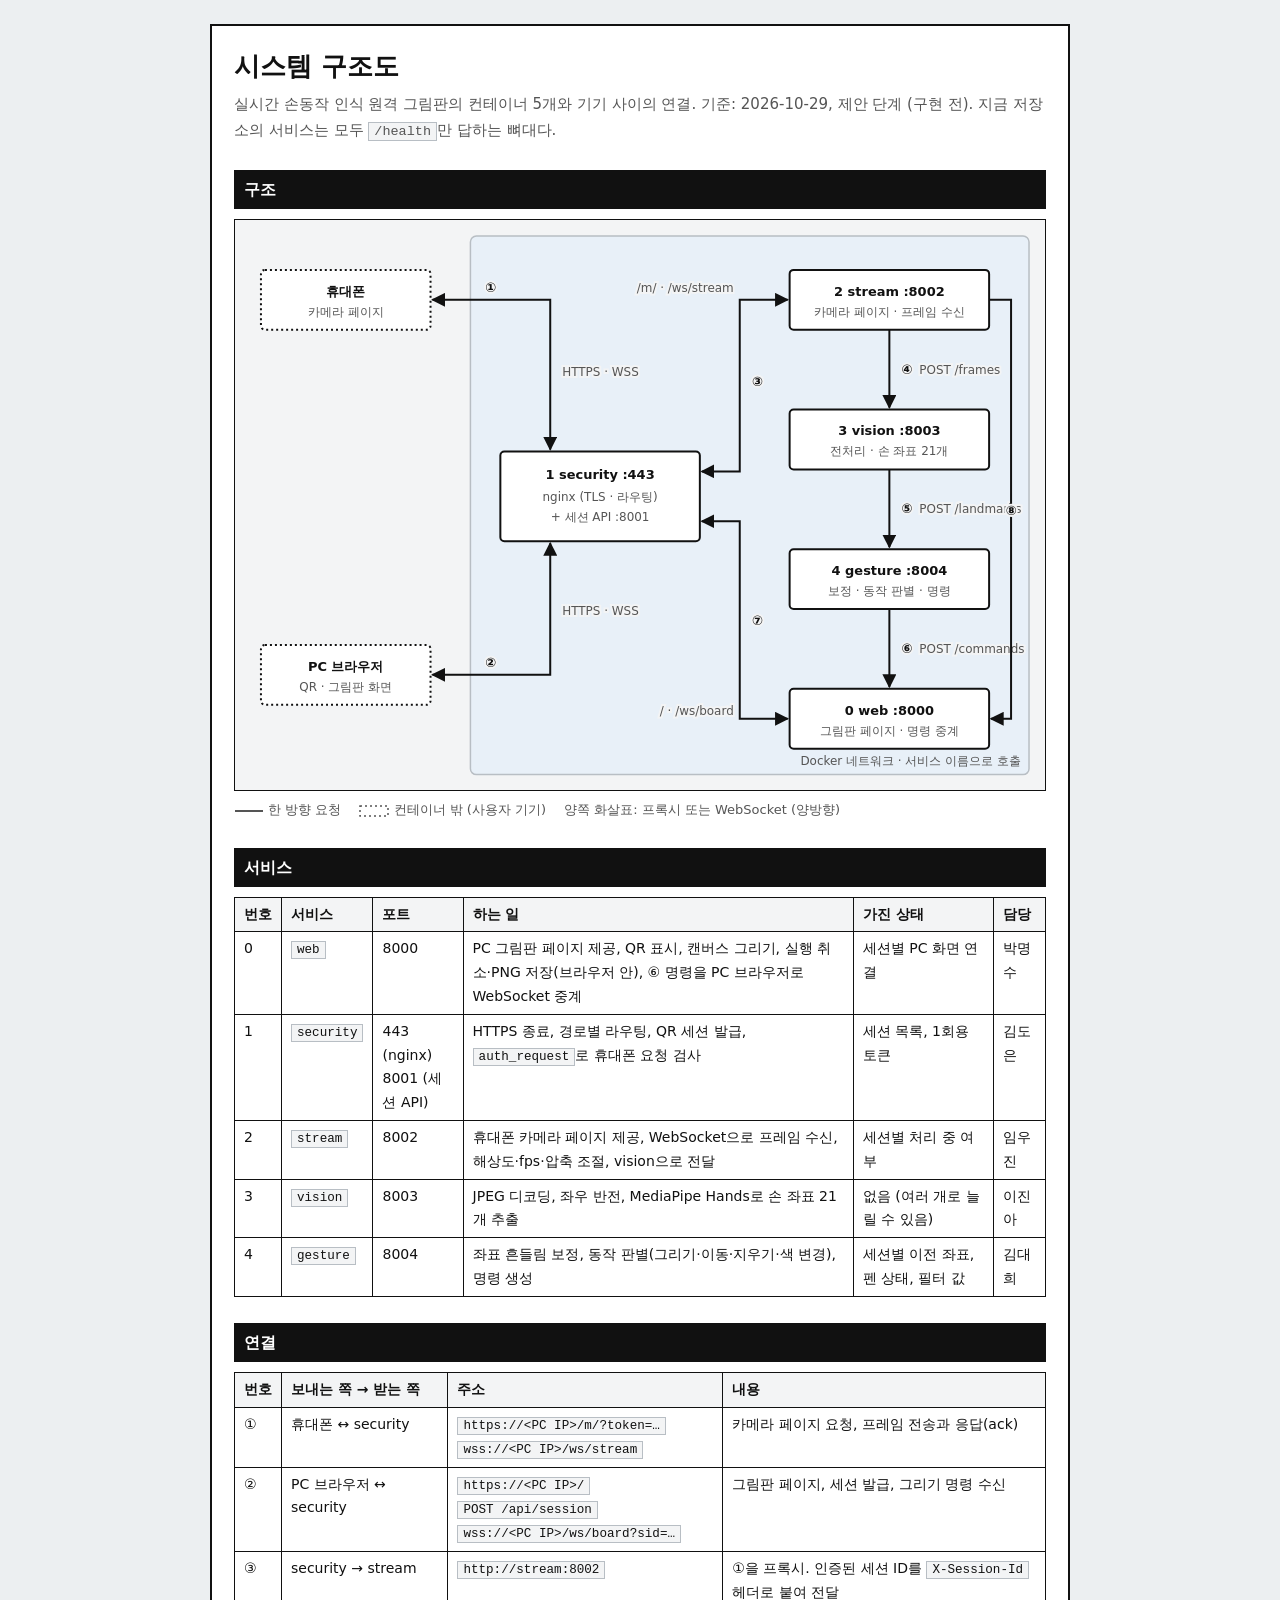
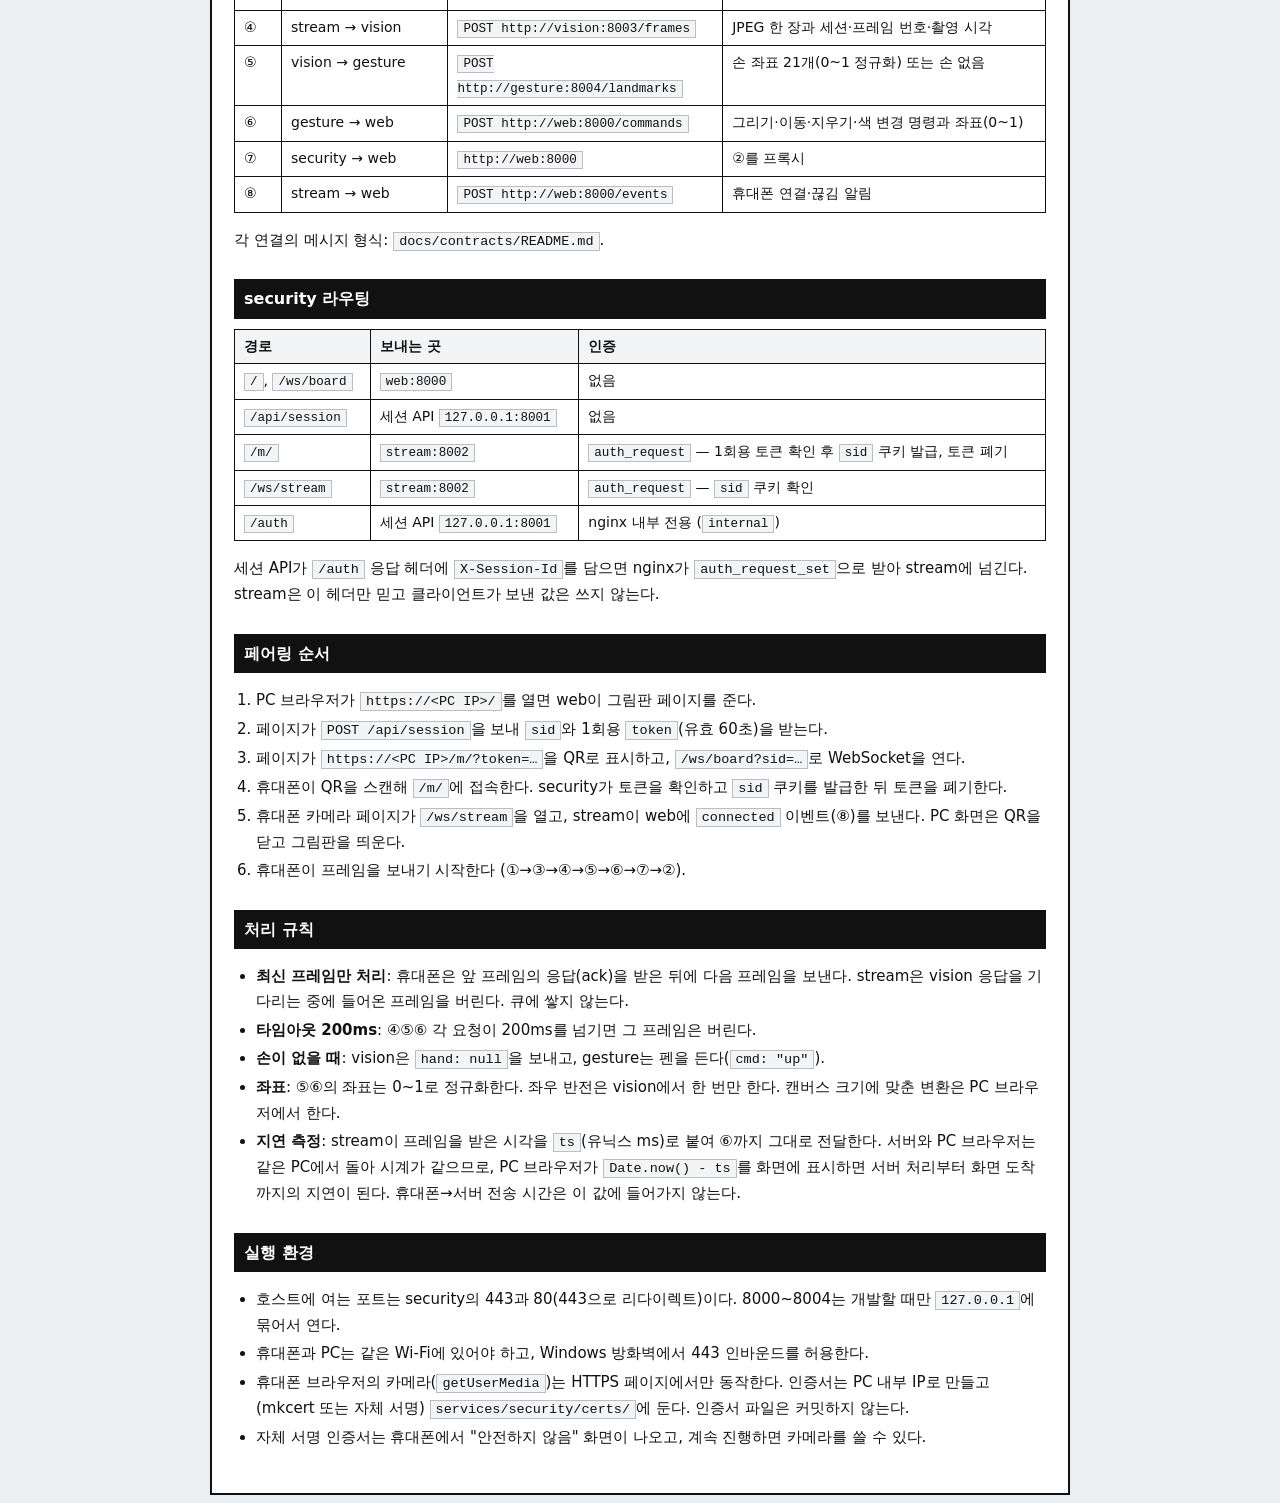
==== docs/architecture.html @ 8a509f97 "chore(common): 프로젝트 뼈대와 구조 문서 추가 - 서비스 5개(web·security·stream·vision·gesture) 뼈대 서버와 docker-compose " ====
<!doctype html>
<html lang="ko">
<head>
<meta charset="utf-8">
<meta name="viewport" content="width=device-width, initial-scale=1">
<title>시스템 구조도</title>
<style>
:root{--bg:#eceff1;--paper:#fff;--ink:#111;--muted:#555;--rule:#111;--thin:#b8bec4;--code:#f3f4f5;--net:#e8f0f8;--todo:#b26a00}
*{box-sizing:border-box}
body{margin:0;background:var(--bg);color:var(--ink);font:15px/1.7 system-ui,"Malgun Gothic",sans-serif}
.doc{max-width:860px;margin:24px auto;background:var(--paper);border:2px solid var(--rule);padding:0 22px 28px}
@media (max-width:640px){.doc{margin:0;border-width:0 0 2px}}
code{font-family:ui-monospace,Consolas,monospace;font-size:.9em;background:var(--code);padding:1px 5px;border:1px solid var(--thin)}
h1{margin:0;padding:18px 0 4px;font-size:26px}
.sub{color:var(--muted);margin:0 0 8px}
h2{margin:26px 0 10px;padding:6px 10px;background:var(--ink);color:var(--paper);font-size:16px}
.tw{overflow-x:auto;margin:8px 0}
table{border-collapse:collapse;width:100%;font-size:14px}
th,td{border:1px solid var(--rule);padding:5px 9px;text-align:left;vertical-align:top}
th{background:var(--code);font-weight:600;white-space:nowrap}
.todo{color:var(--todo);font-weight:700}
ol,ul{padding-left:22px}
li{margin:3px 0}
.graph{overflow-x:auto;border:1px solid var(--rule);background:var(--code);padding:6px}
.graph svg{display:block;width:100%;min-width:640px;height:auto}
.graph text{font-family:system-ui,"Malgun Gothic",sans-serif;fill:var(--ink)}
.graph .box{fill:var(--paper);stroke:var(--ink);stroke-width:2}
.graph .ext{fill:var(--paper);stroke:var(--ink);stroke-width:2;stroke-dasharray:2 3}
.graph .net{fill:var(--net);stroke:var(--thin);stroke-width:1.5}
.graph .ln{fill:none;stroke:var(--ink);stroke-width:2;marker-end:url(#arr)}
.graph .both{marker-start:url(#arr)}
.graph .n{font-weight:700;font-size:13px}
.graph .t{font-size:12px;fill:var(--muted)}
.graph .halo{stroke:var(--code);stroke-width:4;paint-order:stroke}
.legend{display:flex;gap:18px;flex-wrap:wrap;color:var(--muted);font-size:13px;margin:8px 0 0}
.legend svg{vertical-align:-3px}
</style>
</head>
<body>
<div class="doc">

<h1>시스템 구조도</h1>
<p class="sub">실시간 손동작 인식 원격 그림판의 컨테이너 5개와 기기 사이의 연결. 기준: 2026-10-29, 제안 단계 (구현 전). 지금 저장소의 서비스는 모두 <code>/health</code>만 답하는 뼈대다.</p>

<h2>구조</h2>
<div class="graph">
<svg viewBox="0 0 800 560" role="img" aria-label="휴대폰과 PC 브라우저가 security를 거쳐 stream, vision, gesture, web 컨테이너로 연결되는 구조도">
  <defs>
    <marker id="arr" viewBox="0 0 10 10" refX="9" refY="5" markerWidth="7" markerHeight="7" orient="auto-start-reverse"><path d="M0 0L10 5L0 10z" style="fill:var(--ink)"/></marker>
  </defs>

  <rect class="net" x="230" y="10" width="560" height="540" rx="6"/>
  <text class="t" x="782" y="540" text-anchor="end">Docker 네트워크 · 서비스 이름으로 호출</text>

  <rect class="ext" x="20" y="44" width="170" height="60" rx="4"/>
  <text class="n" x="105" y="70" text-anchor="middle">휴대폰</text>
  <text class="t" x="105" y="90" text-anchor="middle">카메라 페이지</text>

  <rect class="ext" x="20" y="420" width="170" height="60" rx="4"/>
  <text class="n" x="105" y="446" text-anchor="middle">PC 브라우저</text>
  <text class="t" x="105" y="466" text-anchor="middle">QR · 그림판 화면</text>

  <rect class="box" x="260" y="226" width="200" height="90" rx="4"/>
  <text class="n" x="360" y="254" text-anchor="middle">1 security :443</text>
  <text class="t" x="360" y="276" text-anchor="middle">nginx (TLS · 라우팅)</text>
  <text class="t" x="360" y="296" text-anchor="middle">+ 세션 API :8001</text>

  <rect class="box" x="550" y="44" width="200" height="60" rx="4"/>
  <text class="n" x="650" y="70" text-anchor="middle">2 stream :8002</text>
  <text class="t" x="650" y="90" text-anchor="middle">카메라 페이지 · 프레임 수신</text>

  <rect class="box" x="550" y="184" width="200" height="60" rx="4"/>
  <text class="n" x="650" y="210" text-anchor="middle">3 vision :8003</text>
  <text class="t" x="650" y="230" text-anchor="middle">전처리 · 손 좌표 21개</text>

  <rect class="box" x="550" y="324" width="200" height="60" rx="4"/>
  <text class="n" x="650" y="350" text-anchor="middle">4 gesture :8004</text>
  <text class="t" x="650" y="370" text-anchor="middle">보정 · 동작 판별 · 명령</text>

  <rect class="box" x="550" y="464" width="200" height="60" rx="4"/>
  <text class="n" x="650" y="490" text-anchor="middle">0 web :8000</text>
  <text class="t" x="650" y="510" text-anchor="middle">그림판 페이지 · 명령 중계</text>

  <!-- ① 휴대폰 ↔ security -->
  <path class="ln both" d="M192 74H310V224"/>
  <text class="n halo" x="250" y="66" text-anchor="middle">①</text>
  <text class="t halo" x="322" y="150">HTTPS · WSS</text>

  <!-- ② PC 브라우저 ↔ security -->
  <path class="ln both" d="M192 450H310V318"/>
  <text class="n halo" x="250" y="442" text-anchor="middle">②</text>
  <text class="t halo" x="322" y="390">HTTPS · WSS</text>

  <!-- ③ security → stream -->
  <path class="ln both" d="M462 246H500V74H548"/>
  <text class="n halo" x="512" y="160">③</text>
  <text class="t halo" x="494" y="66" text-anchor="end">/m/ · /ws/stream</text>

  <!-- ④ stream → vision -->
  <path class="ln" d="M650 104V182"/>
  <text class="n halo" x="662" y="148">④</text>
  <text class="t halo" x="680" y="148">POST /frames</text>

  <!-- ⑤ vision → gesture -->
  <path class="ln" d="M650 244V322"/>
  <text class="n halo" x="662" y="288">⑤</text>
  <text class="t halo" x="680" y="288">POST /landmarks</text>

  <!-- ⑥ gesture → web -->
  <path class="ln" d="M650 384V462"/>
  <text class="n halo" x="662" y="428">⑥</text>
  <text class="t halo" x="680" y="428">POST /commands</text>

  <!-- ⑦ security ↔ web -->
  <path class="ln both" d="M462 296H500V494H548"/>
  <text class="n halo" x="512" y="400">⑦</text>
  <text class="t halo" x="494" y="490" text-anchor="end">/ · /ws/board</text>

  <!-- ⑧ stream → web -->
  <path class="ln" d="M750 74H772V494H752"/>
  <text class="n halo" x="772" y="290" text-anchor="middle">⑧</text>
</svg>
</div>
<div class="legend">
  <span><svg width="30" height="12"><line x1="1" y1="6" x2="29" y2="6" stroke="currentColor" stroke-width="2"/></svg> 한 방향 요청</span>
  <span><svg width="30" height="12"><rect x="1" y="1" width="28" height="10" fill="none" stroke="currentColor" stroke-width="1.5" stroke-dasharray="2 3"/></svg> 컨테이너 밖 (사용자 기기)</span>
  <span>양쪽 화살표: 프록시 또는 WebSocket (양방향)</span>
</div>

<h2>서비스</h2>
<div class="tw"><table>
  <tr><th>번호</th><th>서비스</th><th>포트</th><th>하는 일</th><th>가진 상태</th><th>담당</th></tr>
  <tr><td>0</td><td><code>web</code></td><td>8000</td><td>PC 그림판 페이지 제공, QR 표시, 캔버스 그리기, 실행 취소·PNG 저장(브라우저 안), ⑥ 명령을 PC 브라우저로 WebSocket 중계</td><td>세션별 PC 화면 연결</td><td>박명수</td></tr>
  <tr><td>1</td><td><code>security</code></td><td>443 (nginx)<br>8001 (세션 API)</td><td>HTTPS 종료, 경로별 라우팅, QR 세션 발급, <code>auth_request</code>로 휴대폰 요청 검사</td><td>세션 목록, 1회용 토큰</td><td>김도은</td></tr>
  <tr><td>2</td><td><code>stream</code></td><td>8002</td><td>휴대폰 카메라 페이지 제공, WebSocket으로 프레임 수신, 해상도·fps·압축 조절, vision으로 전달</td><td>세션별 처리 중 여부</td><td>임우진</td></tr>
  <tr><td>3</td><td><code>vision</code></td><td>8003</td><td>JPEG 디코딩, 좌우 반전, MediaPipe Hands로 손 좌표 21개 추출</td><td>없음 (여러 개로 늘릴 수 있음)</td><td>이진아</td></tr>
  <tr><td>4</td><td><code>gesture</code></td><td>8004</td><td>좌표 흔들림 보정, 동작 판별(그리기·이동·지우기·색 변경), 명령 생성</td><td>세션별 이전 좌표, 펜 상태, 필터 값</td><td>김대희</td></tr>
</table></div>

<h2>연결</h2>
<div class="tw"><table>
  <tr><th>번호</th><th>보내는 쪽 → 받는 쪽</th><th>주소</th><th>내용</th></tr>
  <tr><td>①</td><td>휴대폰 ↔ security</td><td><code>https://&lt;PC IP&gt;/m/?token=…</code><br><code>wss://&lt;PC IP&gt;/ws/stream</code></td><td>카메라 페이지 요청, 프레임 전송과 응답(ack)</td></tr>
  <tr><td>②</td><td>PC 브라우저 ↔ security</td><td><code>https://&lt;PC IP&gt;/</code><br><code>POST /api/session</code><br><code>wss://&lt;PC IP&gt;/ws/board?sid=…</code></td><td>그림판 페이지, 세션 발급, 그리기 명령 수신</td></tr>
  <tr><td>③</td><td>security → stream</td><td><code>http://stream:8002</code></td><td>①을 프록시. 인증된 세션 ID를 <code>X-Session-Id</code> 헤더로 붙여 전달</td></tr>
  <tr><td>④</td><td>stream → vision</td><td><code>POST http://vision:8003/frames</code></td><td>JPEG 한 장과 세션·프레임 번호·촬영 시각</td></tr>
  <tr><td>⑤</td><td>vision → gesture</td><td><code>POST http://gesture:8004/landmarks</code></td><td>손 좌표 21개(0~1 정규화) 또는 손 없음</td></tr>
  <tr><td>⑥</td><td>gesture → web</td><td><code>POST http://web:8000/commands</code></td><td>그리기·이동·지우기·색 변경 명령과 좌표(0~1)</td></tr>
  <tr><td>⑦</td><td>security → web</td><td><code>http://web:8000</code></td><td>②를 프록시</td></tr>
  <tr><td>⑧</td><td>stream → web</td><td><code>POST http://web:8000/events</code></td><td>휴대폰 연결·끊김 알림</td></tr>
</table></div>
<p>각 연결의 메시지 형식: <code>docs/contracts/README.md</code>.</p>

<h2>security 라우팅</h2>
<div class="tw"><table>
  <tr><th>경로</th><th>보내는 곳</th><th>인증</th></tr>
  <tr><td><code>/</code>, <code>/ws/board</code></td><td><code>web:8000</code></td><td>없음</td></tr>
  <tr><td><code>/api/session</code></td><td>세션 API <code>127.0.0.1:8001</code></td><td>없음</td></tr>
  <tr><td><code>/m/</code></td><td><code>stream:8002</code></td><td><code>auth_request</code> — 1회용 토큰 확인 후 <code>sid</code> 쿠키 발급, 토큰 폐기</td></tr>
  <tr><td><code>/ws/stream</code></td><td><code>stream:8002</code></td><td><code>auth_request</code> — <code>sid</code> 쿠키 확인</td></tr>
  <tr><td><code>/auth</code></td><td>세션 API <code>127.0.0.1:8001</code></td><td>nginx 내부 전용 (<code>internal</code>)</td></tr>
</table></div>
<p>세션 API가 <code>/auth</code> 응답 헤더에 <code>X-Session-Id</code>를 담으면 nginx가 <code>auth_request_set</code>으로 받아 stream에 넘긴다. stream은 이 헤더만 믿고 클라이언트가 보낸 값은 쓰지 않는다.</p>

<h2>페어링 순서</h2>
<ol>
  <li>PC 브라우저가 <code>https://&lt;PC IP&gt;/</code>를 열면 web이 그림판 페이지를 준다.</li>
  <li>페이지가 <code>POST /api/session</code>을 보내 <code>sid</code>와 1회용 <code>token</code>(유효 60초)을 받는다.</li>
  <li>페이지가 <code>https://&lt;PC IP&gt;/m/?token=…</code>을 QR로 표시하고, <code>/ws/board?sid=…</code>로 WebSocket을 연다.</li>
  <li>휴대폰이 QR을 스캔해 <code>/m/</code>에 접속한다. security가 토큰을 확인하고 <code>sid</code> 쿠키를 발급한 뒤 토큰을 폐기한다.</li>
  <li>휴대폰 카메라 페이지가 <code>/ws/stream</code>을 열고, stream이 web에 <code>connected</code> 이벤트(⑧)를 보낸다. PC 화면은 QR을 닫고 그림판을 띄운다.</li>
  <li>휴대폰이 프레임을 보내기 시작한다 (①→③→④→⑤→⑥→⑦→②).</li>
</ol>

<h2>처리 규칙</h2>
<ul>
  <li><b>최신 프레임만 처리</b>: 휴대폰은 앞 프레임의 응답(ack)을 받은 뒤에 다음 프레임을 보낸다. stream은 vision 응답을 기다리는 중에 들어온 프레임을 버린다. 큐에 쌓지 않는다.</li>
  <li><b>타임아웃 200ms</b>: ④⑤⑥ 각 요청이 200ms를 넘기면 그 프레임은 버린다.</li>
  <li><b>손이 없을 때</b>: vision은 <code>hand: null</code>을 보내고, gesture는 펜을 든다(<code>cmd: "up"</code>).</li>
  <li><b>좌표</b>: ⑤⑥의 좌표는 0~1로 정규화한다. 좌우 반전은 vision에서 한 번만 한다. 캔버스 크기에 맞춘 변환은 PC 브라우저에서 한다.</li>
  <li><b>지연 측정</b>: stream이 프레임을 받은 시각을 <code>ts</code>(유닉스 ms)로 붙여 ⑥까지 그대로 전달한다. 서버와 PC 브라우저는 같은 PC에서 돌아 시계가 같으므로, PC 브라우저가 <code>Date.now() - ts</code>를 화면에 표시하면 서버 처리부터 화면 도착까지의 지연이 된다. 휴대폰→서버 전송 시간은 이 값에 들어가지 않는다.</li>
</ul>

<h2>실행 환경</h2>
<ul>
  <li>호스트에 여는 포트는 security의 443과 80(443으로 리다이렉트)이다. 8000~8004는 개발할 때만 <code>127.0.0.1</code>에 묶어서 연다.</li>
  <li>휴대폰과 PC는 같은 Wi-Fi에 있어야 하고, Windows 방화벽에서 443 인바운드를 허용한다.</li>
  <li>휴대폰 브라우저의 카메라(<code>getUserMedia</code>)는 HTTPS 페이지에서만 동작한다. 인증서는 PC 내부 IP로 만들고(mkcert 또는 자체 서명) <code>services/security/certs/</code>에 둔다. 인증서 파일은 커밋하지 않는다.</li>
  <li>자체 서명 인증서는 휴대폰에서 "안전하지 않음" 화면이 나오고, 계속 진행하면 카메라를 쓸 수 있다.</li>
</ul>

</div>
</body>
</html>
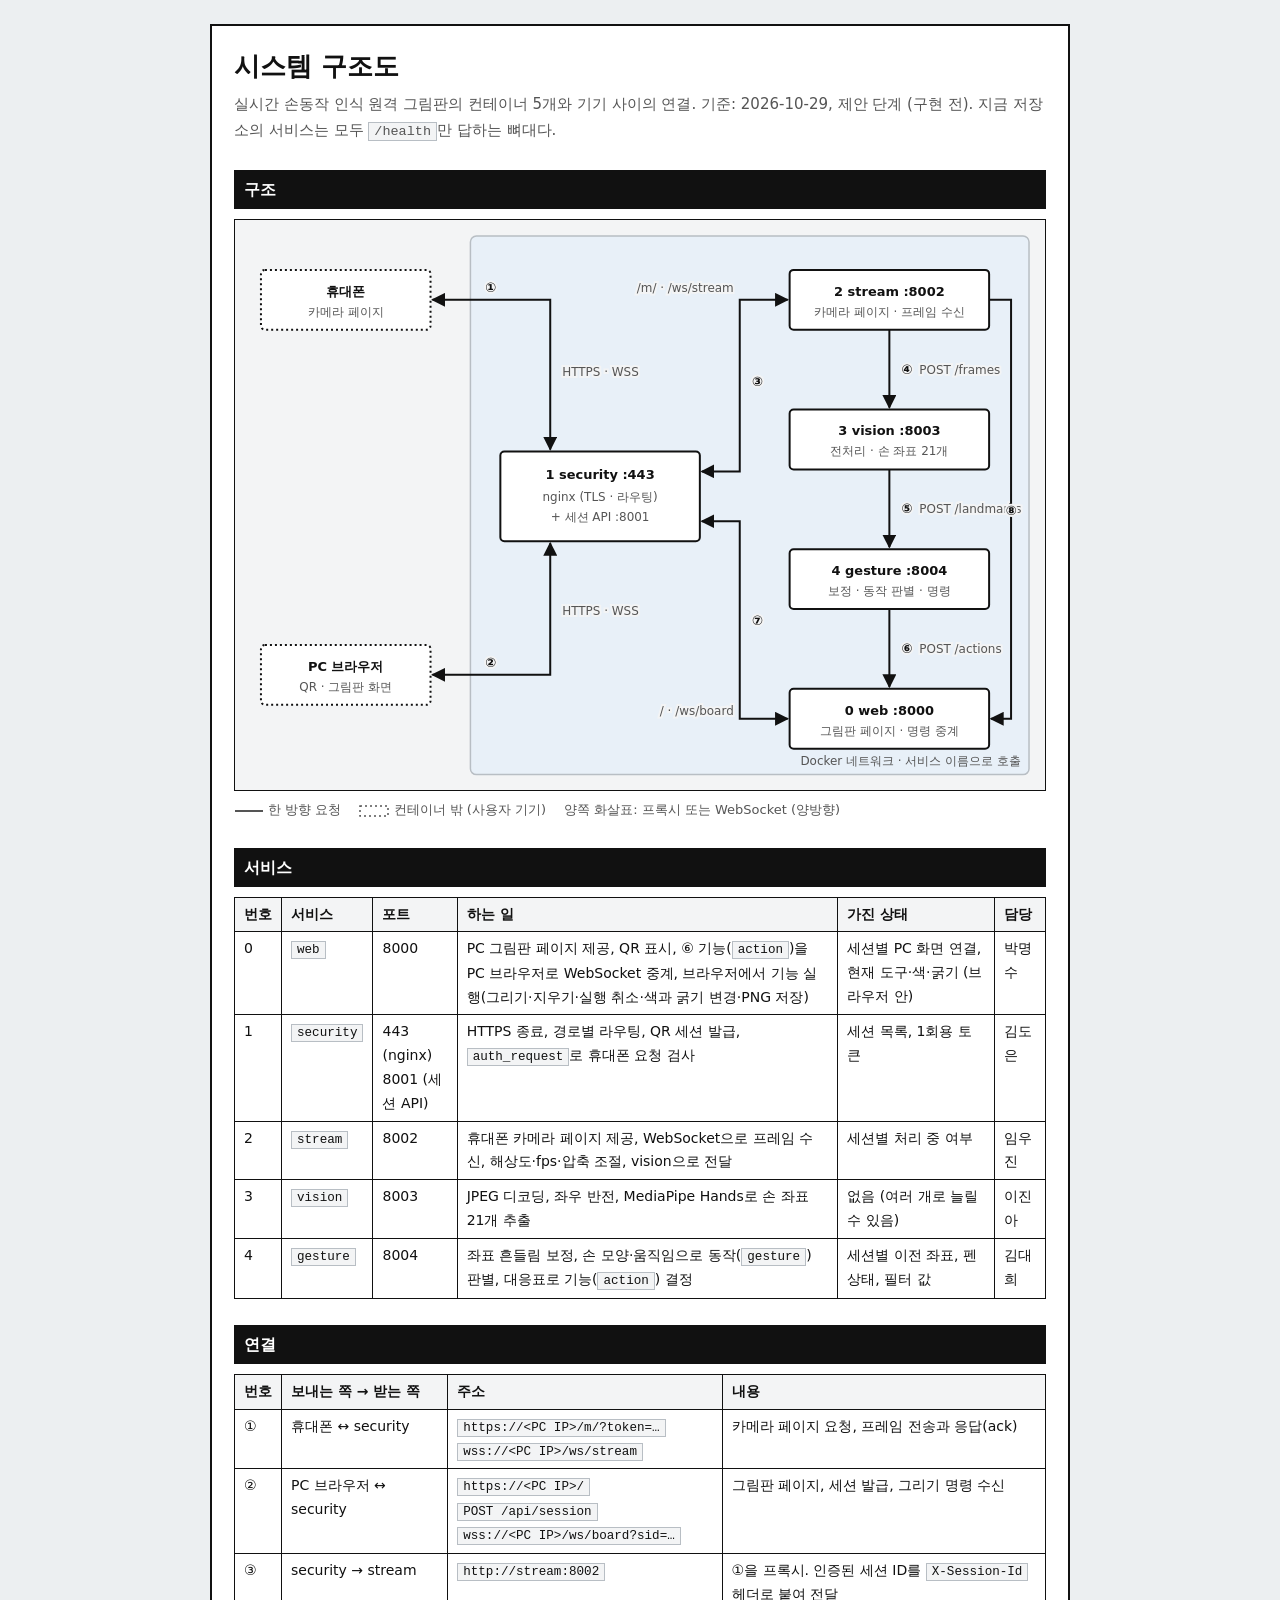
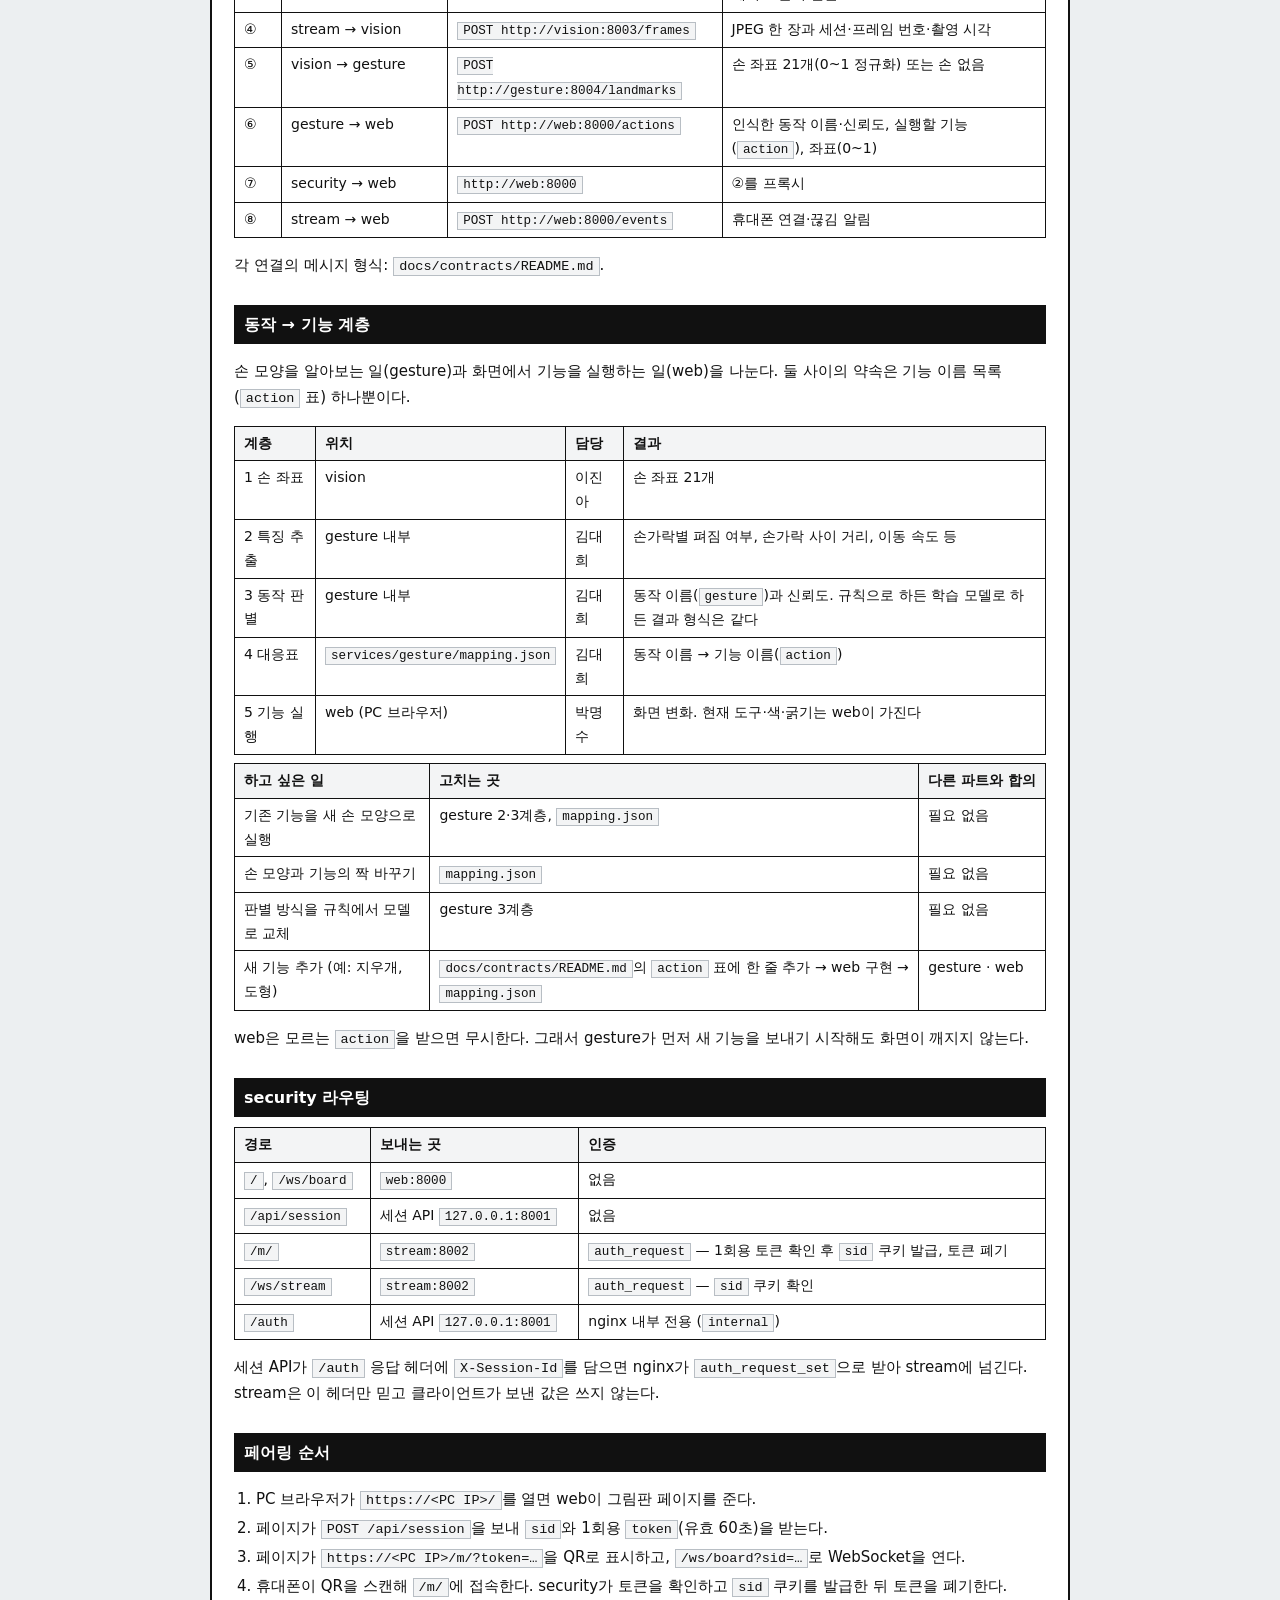
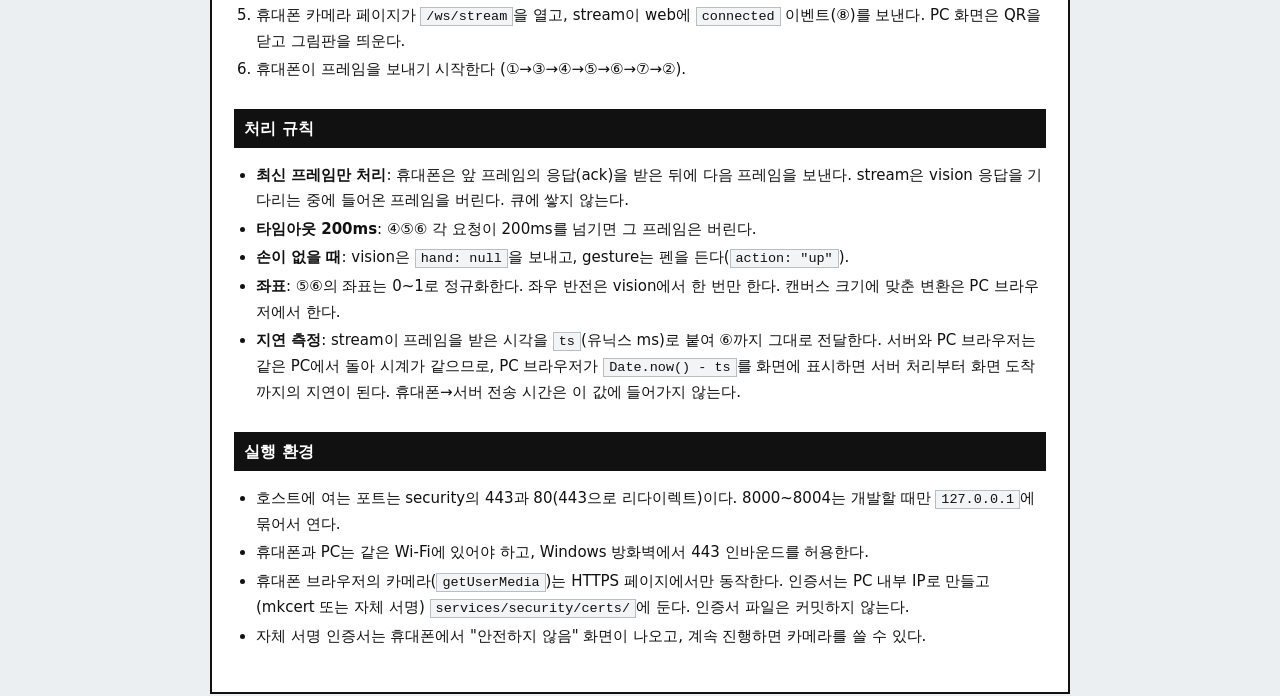
==== commit f1c8b740: "docs(common): 동작 판별과 기능 실행을 계층으로 분리 - ⑥ gesture → web: POST /actions, gesture·confidence·action·para" ====
--- a/docs/architecture.html
+++ b/docs/architecture.html
@@ -109,7 +109,7 @@
   <!-- ⑥ gesture → web -->
   <path class="ln" d="M650 384V462"/>
   <text class="n halo" x="662" y="428">⑥</text>
-  <text class="t halo" x="680" y="428">POST /commands</text>
+  <text class="t halo" x="680" y="428">POST /actions</text>
 
   <!-- ⑦ security ↔ web -->
   <path class="ln both" d="M462 296H500V494H548"/>
@@ -130,11 +130,11 @@
 <h2>서비스</h2>
 <div class="tw"><table>
   <tr><th>번호</th><th>서비스</th><th>포트</th><th>하는 일</th><th>가진 상태</th><th>담당</th></tr>
-  <tr><td>0</td><td><code>web</code></td><td>8000</td><td>PC 그림판 페이지 제공, QR 표시, 캔버스 그리기, 실행 취소·PNG 저장(브라우저 안), ⑥ 명령을 PC 브라우저로 WebSocket 중계</td><td>세션별 PC 화면 연결</td><td>박명수</td></tr>
+  <tr><td>0</td><td><code>web</code></td><td>8000</td><td>PC 그림판 페이지 제공, QR 표시, ⑥ 기능(<code>action</code>)을 PC 브라우저로 WebSocket 중계, 브라우저에서 기능 실행(그리기·지우기·실행 취소·색과 굵기 변경·PNG 저장)</td><td>세션별 PC 화면 연결, 현재 도구·색·굵기 (브라우저 안)</td><td>박명수</td></tr>
   <tr><td>1</td><td><code>security</code></td><td>443 (nginx)<br>8001 (세션 API)</td><td>HTTPS 종료, 경로별 라우팅, QR 세션 발급, <code>auth_request</code>로 휴대폰 요청 검사</td><td>세션 목록, 1회용 토큰</td><td>김도은</td></tr>
   <tr><td>2</td><td><code>stream</code></td><td>8002</td><td>휴대폰 카메라 페이지 제공, WebSocket으로 프레임 수신, 해상도·fps·압축 조절, vision으로 전달</td><td>세션별 처리 중 여부</td><td>임우진</td></tr>
   <tr><td>3</td><td><code>vision</code></td><td>8003</td><td>JPEG 디코딩, 좌우 반전, MediaPipe Hands로 손 좌표 21개 추출</td><td>없음 (여러 개로 늘릴 수 있음)</td><td>이진아</td></tr>
-  <tr><td>4</td><td><code>gesture</code></td><td>8004</td><td>좌표 흔들림 보정, 동작 판별(그리기·이동·지우기·색 변경), 명령 생성</td><td>세션별 이전 좌표, 펜 상태, 필터 값</td><td>김대희</td></tr>
+  <tr><td>4</td><td><code>gesture</code></td><td>8004</td><td>좌표 흔들림 보정, 손 모양·움직임으로 동작(<code>gesture</code>) 판별, 대응표로 기능(<code>action</code>) 결정</td><td>세션별 이전 좌표, 펜 상태, 필터 값</td><td>김대희</td></tr>
 </table></div>
 
 <h2>연결</h2>
@@ -145,11 +145,30 @@
   <tr><td>③</td><td>security → stream</td><td><code>http://stream:8002</code></td><td>①을 프록시. 인증된 세션 ID를 <code>X-Session-Id</code> 헤더로 붙여 전달</td></tr>
   <tr><td>④</td><td>stream → vision</td><td><code>POST http://vision:8003/frames</code></td><td>JPEG 한 장과 세션·프레임 번호·촬영 시각</td></tr>
   <tr><td>⑤</td><td>vision → gesture</td><td><code>POST http://gesture:8004/landmarks</code></td><td>손 좌표 21개(0~1 정규화) 또는 손 없음</td></tr>
-  <tr><td>⑥</td><td>gesture → web</td><td><code>POST http://web:8000/commands</code></td><td>그리기·이동·지우기·색 변경 명령과 좌표(0~1)</td></tr>
+  <tr><td>⑥</td><td>gesture → web</td><td><code>POST http://web:8000/actions</code></td><td>인식한 동작 이름·신뢰도, 실행할 기능(<code>action</code>), 좌표(0~1)</td></tr>
   <tr><td>⑦</td><td>security → web</td><td><code>http://web:8000</code></td><td>②를 프록시</td></tr>
   <tr><td>⑧</td><td>stream → web</td><td><code>POST http://web:8000/events</code></td><td>휴대폰 연결·끊김 알림</td></tr>
 </table></div>
 <p>각 연결의 메시지 형식: <code>docs/contracts/README.md</code>.</p>
+
+<h2>동작 → 기능 계층</h2>
+<p>손 모양을 알아보는 일(gesture)과 화면에서 기능을 실행하는 일(web)을 나눈다. 둘 사이의 약속은 기능 이름 목록(<code>action</code> 표) 하나뿐이다.</p>
+<div class="tw"><table>
+  <tr><th>계층</th><th>위치</th><th>담당</th><th>결과</th></tr>
+  <tr><td>1 손 좌표</td><td>vision</td><td>이진아</td><td>손 좌표 21개</td></tr>
+  <tr><td>2 특징 추출</td><td>gesture 내부</td><td>김대희</td><td>손가락별 펴짐 여부, 손가락 사이 거리, 이동 속도 등</td></tr>
+  <tr><td>3 동작 판별</td><td>gesture 내부</td><td>김대희</td><td>동작 이름(<code>gesture</code>)과 신뢰도. 규칙으로 하든 학습 모델로 하든 결과 형식은 같다</td></tr>
+  <tr><td>4 대응표</td><td><code>services/gesture/mapping.json</code></td><td>김대희</td><td>동작 이름 → 기능 이름(<code>action</code>)</td></tr>
+  <tr><td>5 기능 실행</td><td>web (PC 브라우저)</td><td>박명수</td><td>화면 변화. 현재 도구·색·굵기는 web이 가진다</td></tr>
+</table></div>
+<div class="tw"><table>
+  <tr><th>하고 싶은 일</th><th>고치는 곳</th><th>다른 파트와 합의</th></tr>
+  <tr><td>기존 기능을 새 손 모양으로 실행</td><td>gesture 2·3계층, <code>mapping.json</code></td><td>필요 없음</td></tr>
+  <tr><td>손 모양과 기능의 짝 바꾸기</td><td><code>mapping.json</code></td><td>필요 없음</td></tr>
+  <tr><td>판별 방식을 규칙에서 모델로 교체</td><td>gesture 3계층</td><td>필요 없음</td></tr>
+  <tr><td>새 기능 추가 (예: 지우개, 도형)</td><td><code>docs/contracts/README.md</code>의 <code>action</code> 표에 한 줄 추가 → web 구현 → <code>mapping.json</code></td><td>gesture · web</td></tr>
+</table></div>
+<p>web은 모르는 <code>action</code>을 받으면 무시한다. 그래서 gesture가 먼저 새 기능을 보내기 시작해도 화면이 깨지지 않는다.</p>
 
 <h2>security 라우팅</h2>
 <div class="tw"><table>
@@ -176,7 +195,7 @@
 <ul>
   <li><b>최신 프레임만 처리</b>: 휴대폰은 앞 프레임의 응답(ack)을 받은 뒤에 다음 프레임을 보낸다. stream은 vision 응답을 기다리는 중에 들어온 프레임을 버린다. 큐에 쌓지 않는다.</li>
   <li><b>타임아웃 200ms</b>: ④⑤⑥ 각 요청이 200ms를 넘기면 그 프레임은 버린다.</li>
-  <li><b>손이 없을 때</b>: vision은 <code>hand: null</code>을 보내고, gesture는 펜을 든다(<code>cmd: "up"</code>).</li>
+  <li><b>손이 없을 때</b>: vision은 <code>hand: null</code>을 보내고, gesture는 펜을 든다(<code>action: "up"</code>).</li>
   <li><b>좌표</b>: ⑤⑥의 좌표는 0~1로 정규화한다. 좌우 반전은 vision에서 한 번만 한다. 캔버스 크기에 맞춘 변환은 PC 브라우저에서 한다.</li>
   <li><b>지연 측정</b>: stream이 프레임을 받은 시각을 <code>ts</code>(유닉스 ms)로 붙여 ⑥까지 그대로 전달한다. 서버와 PC 브라우저는 같은 PC에서 돌아 시계가 같으므로, PC 브라우저가 <code>Date.now() - ts</code>를 화면에 표시하면 서버 처리부터 화면 도착까지의 지연이 된다. 휴대폰→서버 전송 시간은 이 값에 들어가지 않는다.</li>
 </ul>
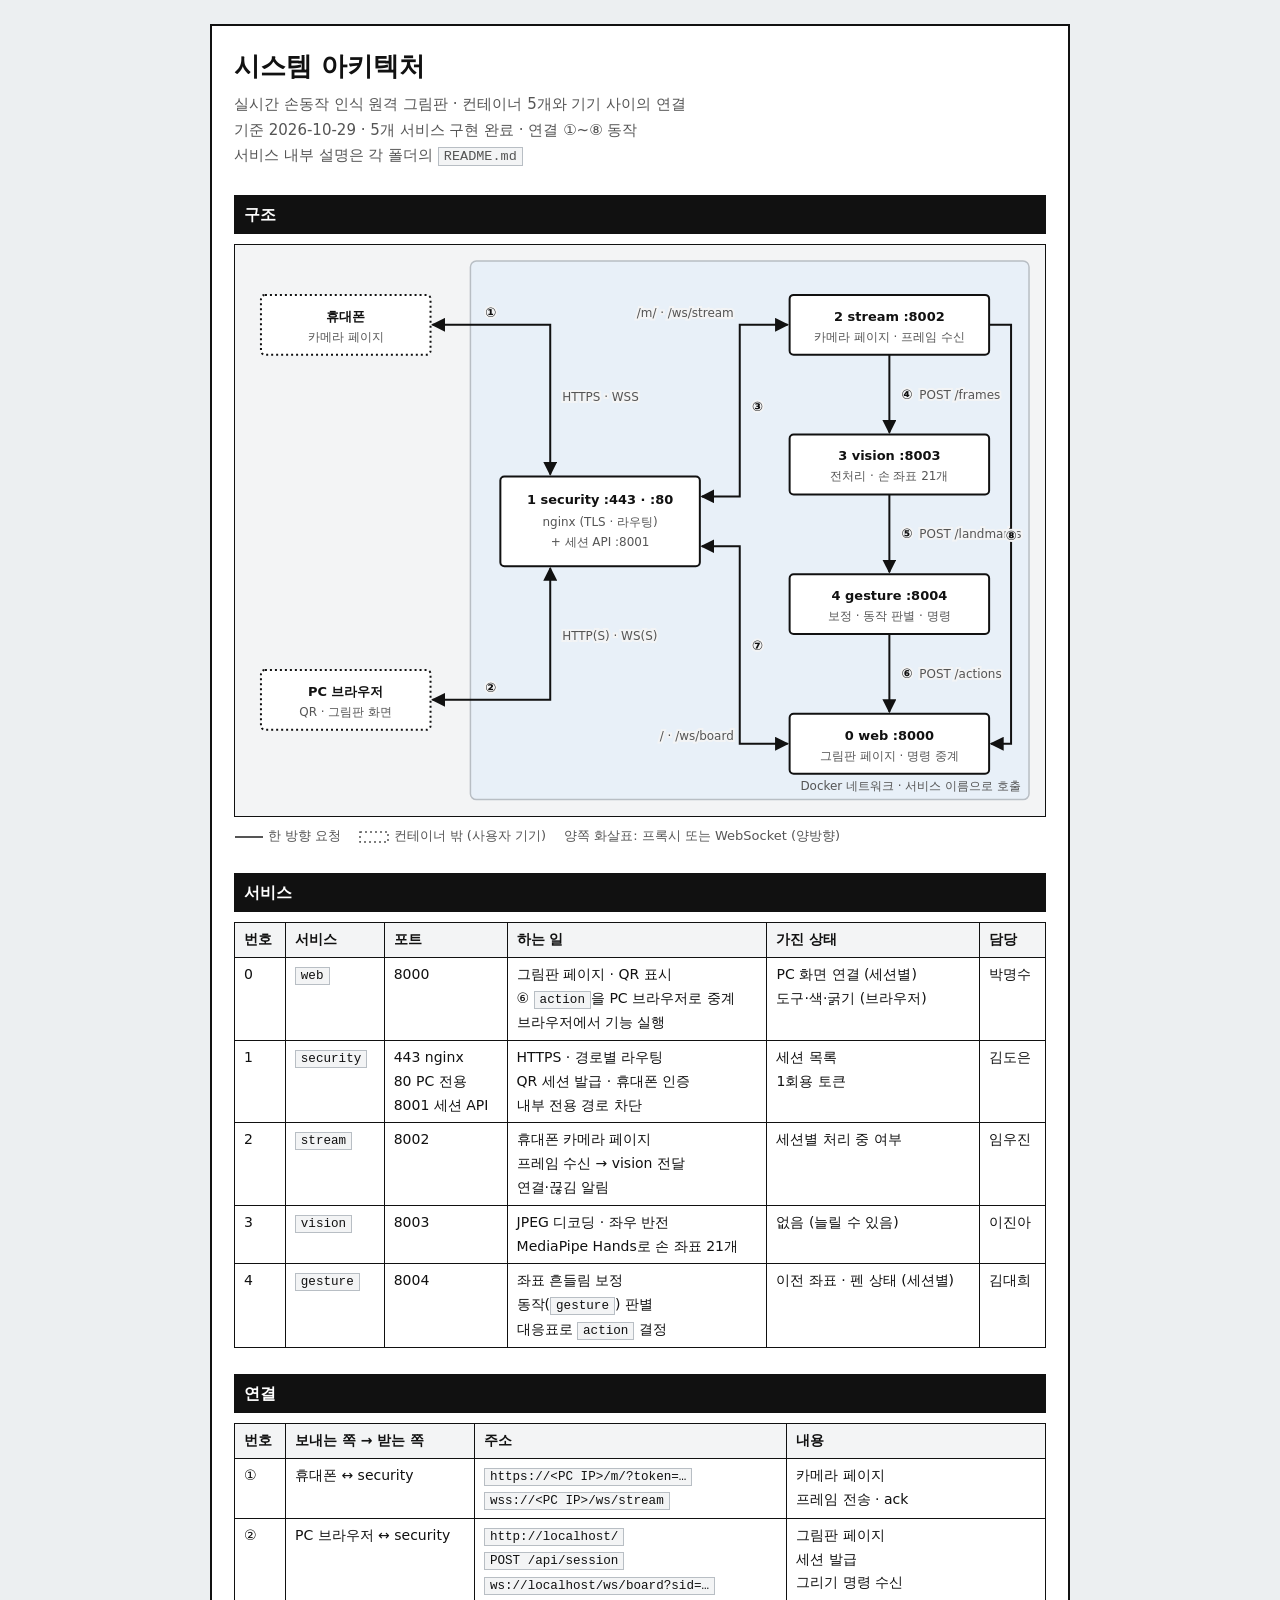
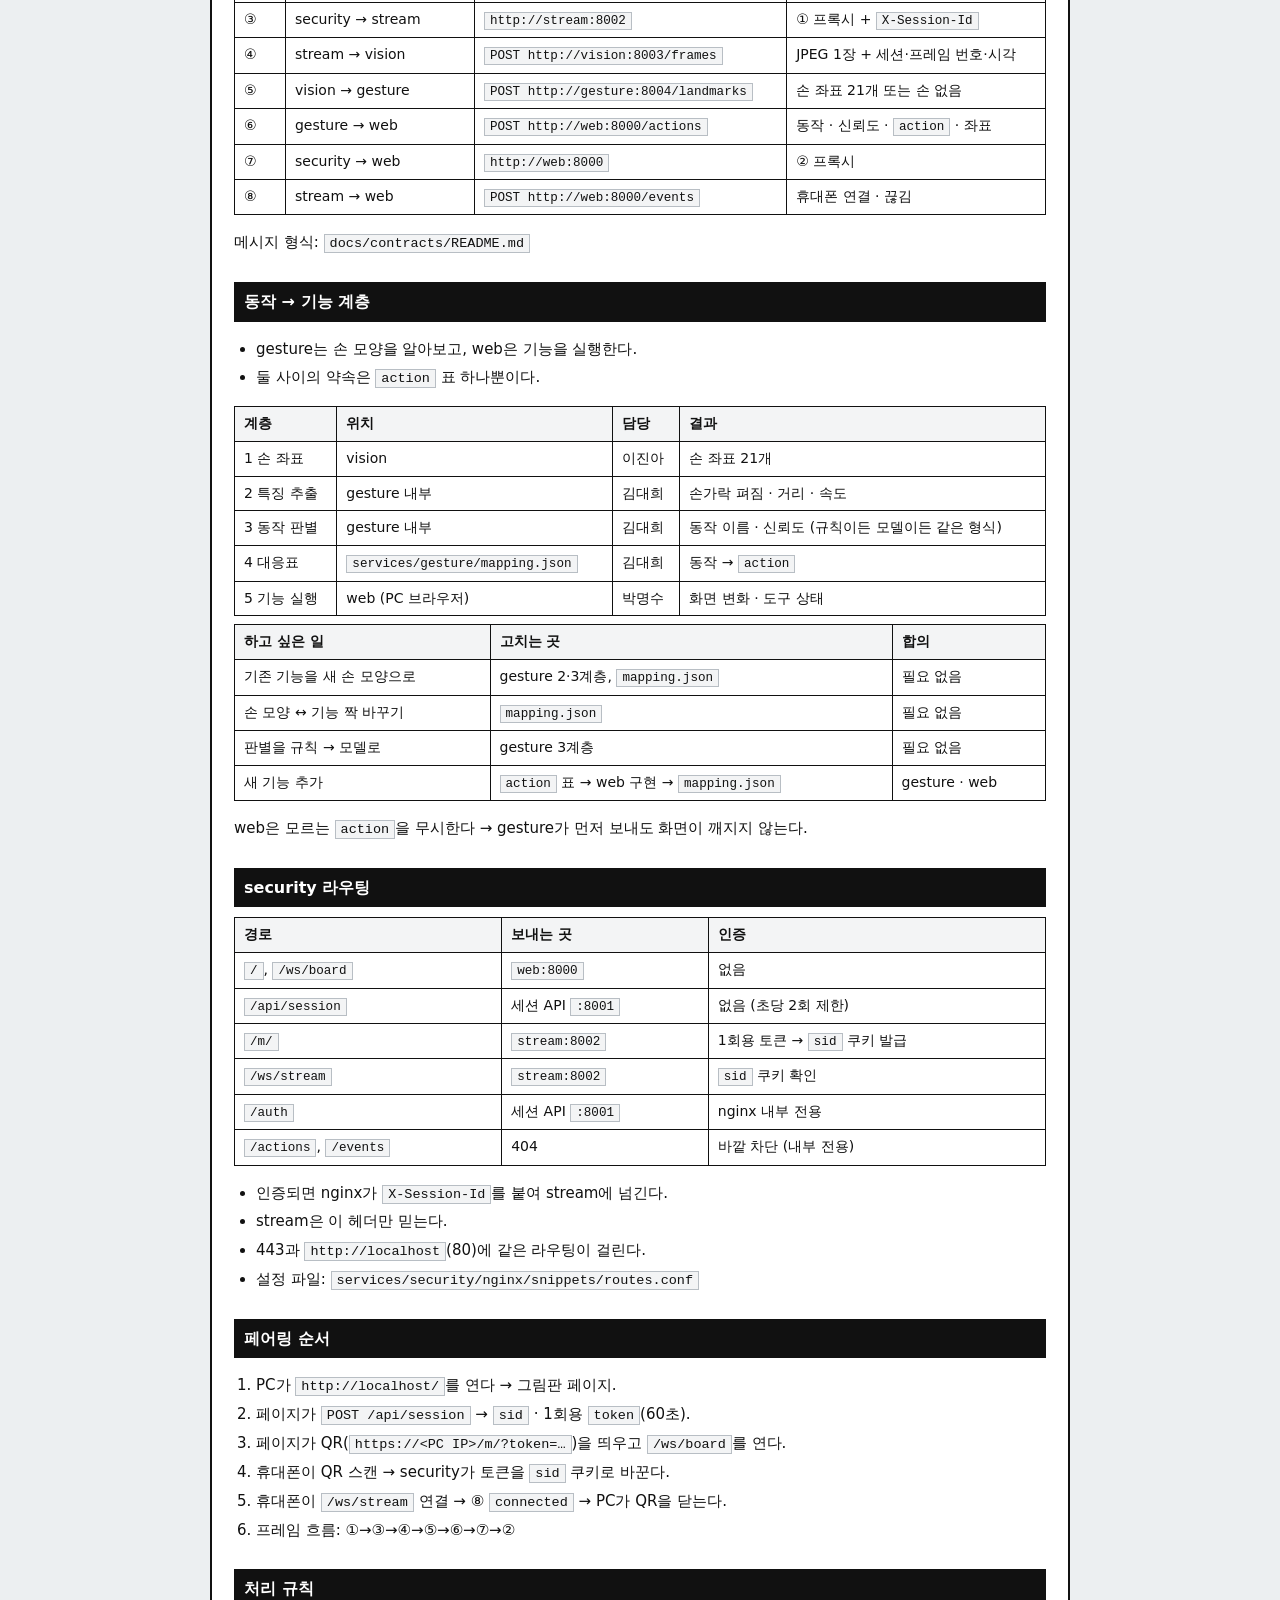
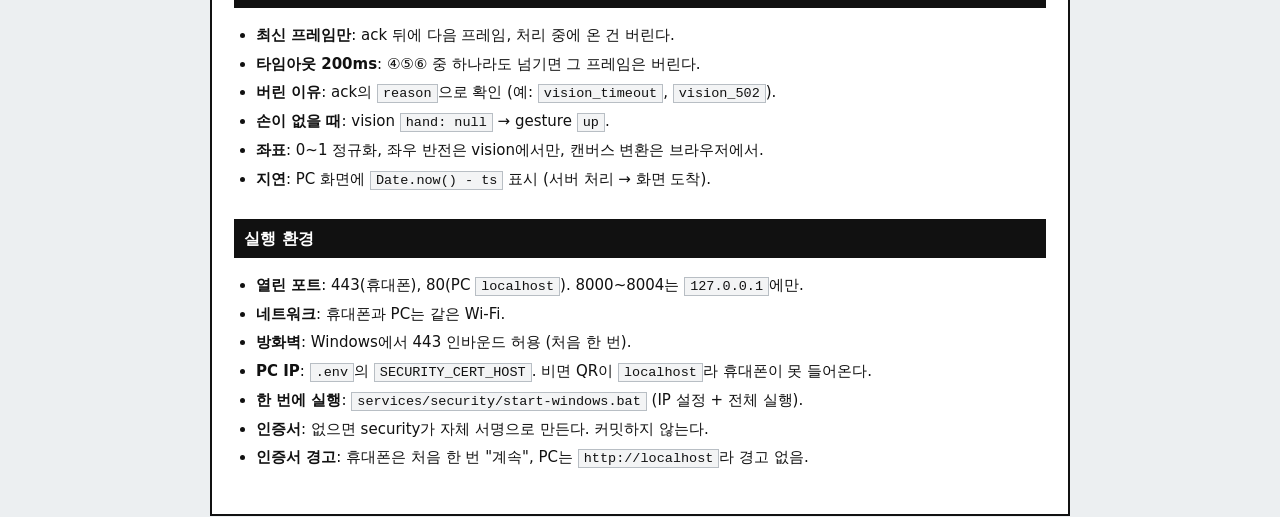
==== commit ee5be942: "docs(common): 구현된 내용에 맞춰 구조·계약·실행 문서 정리 - architecture.html: 제목을 시스템 아키텍처로, 설명을 한 줄 요약으로 정리   5개 서비스" ====
--- a/docs/architecture.html
+++ b/docs/architecture.html
@@ -3,7 +3,7 @@
 <head>
 <meta charset="utf-8">
 <meta name="viewport" content="width=device-width, initial-scale=1">
-<title>시스템 구조도</title>
+<title>시스템 아키텍처</title>
 <style>
 :root{--bg:#eceff1;--paper:#fff;--ink:#111;--muted:#555;--rule:#111;--thin:#b8bec4;--code:#f3f4f5;--net:#e8f0f8;--todo:#b26a00}
 *{box-sizing:border-box}
@@ -39,8 +39,10 @@
 <body>
 <div class="doc">
 
-<h1>시스템 구조도</h1>
-<p class="sub">실시간 손동작 인식 원격 그림판의 컨테이너 5개와 기기 사이의 연결. 기준: 2026-10-29, 제안 단계 (구현 전). 지금 저장소의 서비스는 모두 <code>/health</code>만 답하는 뼈대다.</p>
+<h1>시스템 아키텍처</h1>
+<p class="sub">실시간 손동작 인식 원격 그림판 · 컨테이너 5개와 기기 사이의 연결<br>
+기준 2026-10-29 · 5개 서비스 구현 완료 · 연결 ①~⑧ 동작<br>
+서비스 내부 설명은 각 폴더의 <code>README.md</code></p>
 
 <h2>구조</h2>
 <div class="graph">
@@ -61,7 +63,7 @@
   <text class="t" x="105" y="466" text-anchor="middle">QR · 그림판 화면</text>
 
   <rect class="box" x="260" y="226" width="200" height="90" rx="4"/>
-  <text class="n" x="360" y="254" text-anchor="middle">1 security :443</text>
+  <text class="n" x="360" y="254" text-anchor="middle">1 security :443 · :80</text>
   <text class="t" x="360" y="276" text-anchor="middle">nginx (TLS · 라우팅)</text>
   <text class="t" x="360" y="296" text-anchor="middle">+ 세션 API :8001</text>
 
@@ -89,7 +91,7 @@
   <!-- ② PC 브라우저 ↔ security -->
   <path class="ln both" d="M192 450H310V318"/>
   <text class="n halo" x="250" y="442" text-anchor="middle">②</text>
-  <text class="t halo" x="322" y="390">HTTPS · WSS</text>
+  <text class="t halo" x="322" y="390">HTTP(S) · WS(S)</text>
 
   <!-- ③ security → stream -->
   <path class="ln both" d="M462 246H500V74H548"/>
@@ -130,82 +132,95 @@
 <h2>서비스</h2>
 <div class="tw"><table>
   <tr><th>번호</th><th>서비스</th><th>포트</th><th>하는 일</th><th>가진 상태</th><th>담당</th></tr>
-  <tr><td>0</td><td><code>web</code></td><td>8000</td><td>PC 그림판 페이지 제공, QR 표시, ⑥ 기능(<code>action</code>)을 PC 브라우저로 WebSocket 중계, 브라우저에서 기능 실행(그리기·지우기·실행 취소·색과 굵기 변경·PNG 저장)</td><td>세션별 PC 화면 연결, 현재 도구·색·굵기 (브라우저 안)</td><td>박명수</td></tr>
-  <tr><td>1</td><td><code>security</code></td><td>443 (nginx)<br>8001 (세션 API)</td><td>HTTPS 종료, 경로별 라우팅, QR 세션 발급, <code>auth_request</code>로 휴대폰 요청 검사</td><td>세션 목록, 1회용 토큰</td><td>김도은</td></tr>
-  <tr><td>2</td><td><code>stream</code></td><td>8002</td><td>휴대폰 카메라 페이지 제공, WebSocket으로 프레임 수신, 해상도·fps·압축 조절, vision으로 전달</td><td>세션별 처리 중 여부</td><td>임우진</td></tr>
-  <tr><td>3</td><td><code>vision</code></td><td>8003</td><td>JPEG 디코딩, 좌우 반전, MediaPipe Hands로 손 좌표 21개 추출</td><td>없음 (여러 개로 늘릴 수 있음)</td><td>이진아</td></tr>
-  <tr><td>4</td><td><code>gesture</code></td><td>8004</td><td>좌표 흔들림 보정, 손 모양·움직임으로 동작(<code>gesture</code>) 판별, 대응표로 기능(<code>action</code>) 결정</td><td>세션별 이전 좌표, 펜 상태, 필터 값</td><td>김대희</td></tr>
+  <tr><td>0</td><td><code>web</code></td><td>8000</td><td>그림판 페이지 · QR 표시<br>⑥ <code>action</code>을 PC 브라우저로 중계<br>브라우저에서 기능 실행</td><td>PC 화면 연결 (세션별)<br>도구·색·굵기 (브라우저)</td><td>박명수</td></tr>
+  <tr><td>1</td><td><code>security</code></td><td>443 nginx<br>80 PC 전용<br>8001 세션 API</td><td>HTTPS · 경로별 라우팅<br>QR 세션 발급 · 휴대폰 인증<br>내부 전용 경로 차단</td><td>세션 목록<br>1회용 토큰</td><td>김도은</td></tr>
+  <tr><td>2</td><td><code>stream</code></td><td>8002</td><td>휴대폰 카메라 페이지<br>프레임 수신 → vision 전달<br>연결·끊김 알림</td><td>세션별 처리 중 여부</td><td>임우진</td></tr>
+  <tr><td>3</td><td><code>vision</code></td><td>8003</td><td>JPEG 디코딩 · 좌우 반전<br>MediaPipe Hands로 손 좌표 21개</td><td>없음 (늘릴 수 있음)</td><td>이진아</td></tr>
+  <tr><td>4</td><td><code>gesture</code></td><td>8004</td><td>좌표 흔들림 보정<br>동작(<code>gesture</code>) 판별<br>대응표로 <code>action</code> 결정</td><td>이전 좌표 · 펜 상태 (세션별)</td><td>김대희</td></tr>
 </table></div>
 
 <h2>연결</h2>
 <div class="tw"><table>
   <tr><th>번호</th><th>보내는 쪽 → 받는 쪽</th><th>주소</th><th>내용</th></tr>
-  <tr><td>①</td><td>휴대폰 ↔ security</td><td><code>https://&lt;PC IP&gt;/m/?token=…</code><br><code>wss://&lt;PC IP&gt;/ws/stream</code></td><td>카메라 페이지 요청, 프레임 전송과 응답(ack)</td></tr>
-  <tr><td>②</td><td>PC 브라우저 ↔ security</td><td><code>https://&lt;PC IP&gt;/</code><br><code>POST /api/session</code><br><code>wss://&lt;PC IP&gt;/ws/board?sid=…</code></td><td>그림판 페이지, 세션 발급, 그리기 명령 수신</td></tr>
-  <tr><td>③</td><td>security → stream</td><td><code>http://stream:8002</code></td><td>①을 프록시. 인증된 세션 ID를 <code>X-Session-Id</code> 헤더로 붙여 전달</td></tr>
-  <tr><td>④</td><td>stream → vision</td><td><code>POST http://vision:8003/frames</code></td><td>JPEG 한 장과 세션·프레임 번호·촬영 시각</td></tr>
-  <tr><td>⑤</td><td>vision → gesture</td><td><code>POST http://gesture:8004/landmarks</code></td><td>손 좌표 21개(0~1 정규화) 또는 손 없음</td></tr>
-  <tr><td>⑥</td><td>gesture → web</td><td><code>POST http://web:8000/actions</code></td><td>인식한 동작 이름·신뢰도, 실행할 기능(<code>action</code>), 좌표(0~1)</td></tr>
-  <tr><td>⑦</td><td>security → web</td><td><code>http://web:8000</code></td><td>②를 프록시</td></tr>
-  <tr><td>⑧</td><td>stream → web</td><td><code>POST http://web:8000/events</code></td><td>휴대폰 연결·끊김 알림</td></tr>
-</table></div>
-<p>각 연결의 메시지 형식: <code>docs/contracts/README.md</code>.</p>
+  <tr><td>①</td><td>휴대폰 ↔ security</td><td><code>https://&lt;PC IP&gt;/m/?token=…</code><br><code>wss://&lt;PC IP&gt;/ws/stream</code></td><td>카메라 페이지<br>프레임 전송 · ack</td></tr>
+  <tr><td>②</td><td>PC 브라우저 ↔ security</td><td><code>http://localhost/</code><br><code>POST /api/session</code><br><code>ws://localhost/ws/board?sid=…</code></td><td>그림판 페이지<br>세션 발급<br>그리기 명령 수신</td></tr>
+  <tr><td>③</td><td>security → stream</td><td><code>http://stream:8002</code></td><td>① 프록시 + <code>X-Session-Id</code></td></tr>
+  <tr><td>④</td><td>stream → vision</td><td><code>POST http://vision:8003/frames</code></td><td>JPEG 1장 + 세션·프레임 번호·시각</td></tr>
+  <tr><td>⑤</td><td>vision → gesture</td><td><code>POST http://gesture:8004/landmarks</code></td><td>손 좌표 21개 또는 손 없음</td></tr>
+  <tr><td>⑥</td><td>gesture → web</td><td><code>POST http://web:8000/actions</code></td><td>동작 · 신뢰도 · <code>action</code> · 좌표</td></tr>
+  <tr><td>⑦</td><td>security → web</td><td><code>http://web:8000</code></td><td>② 프록시</td></tr>
+  <tr><td>⑧</td><td>stream → web</td><td><code>POST http://web:8000/events</code></td><td>휴대폰 연결 · 끊김</td></tr>
+</table></div>
+<p>메시지 형식: <code>docs/contracts/README.md</code></p>
 
 <h2>동작 → 기능 계층</h2>
-<p>손 모양을 알아보는 일(gesture)과 화면에서 기능을 실행하는 일(web)을 나눈다. 둘 사이의 약속은 기능 이름 목록(<code>action</code> 표) 하나뿐이다.</p>
+<ul>
+  <li>gesture는 손 모양을 알아보고, web은 기능을 실행한다.</li>
+  <li>둘 사이의 약속은 <code>action</code> 표 하나뿐이다.</li>
+</ul>
 <div class="tw"><table>
   <tr><th>계층</th><th>위치</th><th>담당</th><th>결과</th></tr>
   <tr><td>1 손 좌표</td><td>vision</td><td>이진아</td><td>손 좌표 21개</td></tr>
-  <tr><td>2 특징 추출</td><td>gesture 내부</td><td>김대희</td><td>손가락별 펴짐 여부, 손가락 사이 거리, 이동 속도 등</td></tr>
-  <tr><td>3 동작 판별</td><td>gesture 내부</td><td>김대희</td><td>동작 이름(<code>gesture</code>)과 신뢰도. 규칙으로 하든 학습 모델로 하든 결과 형식은 같다</td></tr>
-  <tr><td>4 대응표</td><td><code>services/gesture/mapping.json</code></td><td>김대희</td><td>동작 이름 → 기능 이름(<code>action</code>)</td></tr>
-  <tr><td>5 기능 실행</td><td>web (PC 브라우저)</td><td>박명수</td><td>화면 변화. 현재 도구·색·굵기는 web이 가진다</td></tr>
-</table></div>
-<div class="tw"><table>
-  <tr><th>하고 싶은 일</th><th>고치는 곳</th><th>다른 파트와 합의</th></tr>
-  <tr><td>기존 기능을 새 손 모양으로 실행</td><td>gesture 2·3계층, <code>mapping.json</code></td><td>필요 없음</td></tr>
-  <tr><td>손 모양과 기능의 짝 바꾸기</td><td><code>mapping.json</code></td><td>필요 없음</td></tr>
-  <tr><td>판별 방식을 규칙에서 모델로 교체</td><td>gesture 3계층</td><td>필요 없음</td></tr>
-  <tr><td>새 기능 추가 (예: 지우개, 도형)</td><td><code>docs/contracts/README.md</code>의 <code>action</code> 표에 한 줄 추가 → web 구현 → <code>mapping.json</code></td><td>gesture · web</td></tr>
-</table></div>
-<p>web은 모르는 <code>action</code>을 받으면 무시한다. 그래서 gesture가 먼저 새 기능을 보내기 시작해도 화면이 깨지지 않는다.</p>
+  <tr><td>2 특징 추출</td><td>gesture 내부</td><td>김대희</td><td>손가락 펴짐 · 거리 · 속도</td></tr>
+  <tr><td>3 동작 판별</td><td>gesture 내부</td><td>김대희</td><td>동작 이름 · 신뢰도 (규칙이든 모델이든 같은 형식)</td></tr>
+  <tr><td>4 대응표</td><td><code>services/gesture/mapping.json</code></td><td>김대희</td><td>동작 → <code>action</code></td></tr>
+  <tr><td>5 기능 실행</td><td>web (PC 브라우저)</td><td>박명수</td><td>화면 변화 · 도구 상태</td></tr>
+</table></div>
+<div class="tw"><table>
+  <tr><th>하고 싶은 일</th><th>고치는 곳</th><th>합의</th></tr>
+  <tr><td>기존 기능을 새 손 모양으로</td><td>gesture 2·3계층, <code>mapping.json</code></td><td>필요 없음</td></tr>
+  <tr><td>손 모양 ↔ 기능 짝 바꾸기</td><td><code>mapping.json</code></td><td>필요 없음</td></tr>
+  <tr><td>판별을 규칙 → 모델로</td><td>gesture 3계층</td><td>필요 없음</td></tr>
+  <tr><td>새 기능 추가</td><td><code>action</code> 표 → web 구현 → <code>mapping.json</code></td><td>gesture · web</td></tr>
+</table></div>
+<p>web은 모르는 <code>action</code>을 무시한다 → gesture가 먼저 보내도 화면이 깨지지 않는다.</p>
 
 <h2>security 라우팅</h2>
 <div class="tw"><table>
   <tr><th>경로</th><th>보내는 곳</th><th>인증</th></tr>
   <tr><td><code>/</code>, <code>/ws/board</code></td><td><code>web:8000</code></td><td>없음</td></tr>
-  <tr><td><code>/api/session</code></td><td>세션 API <code>127.0.0.1:8001</code></td><td>없음</td></tr>
-  <tr><td><code>/m/</code></td><td><code>stream:8002</code></td><td><code>auth_request</code> — 1회용 토큰 확인 후 <code>sid</code> 쿠키 발급, 토큰 폐기</td></tr>
-  <tr><td><code>/ws/stream</code></td><td><code>stream:8002</code></td><td><code>auth_request</code> — <code>sid</code> 쿠키 확인</td></tr>
-  <tr><td><code>/auth</code></td><td>세션 API <code>127.0.0.1:8001</code></td><td>nginx 내부 전용 (<code>internal</code>)</td></tr>
-</table></div>
-<p>세션 API가 <code>/auth</code> 응답 헤더에 <code>X-Session-Id</code>를 담으면 nginx가 <code>auth_request_set</code>으로 받아 stream에 넘긴다. stream은 이 헤더만 믿고 클라이언트가 보낸 값은 쓰지 않는다.</p>
+  <tr><td><code>/api/session</code></td><td>세션 API <code>:8001</code></td><td>없음 (초당 2회 제한)</td></tr>
+  <tr><td><code>/m/</code></td><td><code>stream:8002</code></td><td>1회용 토큰 → <code>sid</code> 쿠키 발급</td></tr>
+  <tr><td><code>/ws/stream</code></td><td><code>stream:8002</code></td><td><code>sid</code> 쿠키 확인</td></tr>
+  <tr><td><code>/auth</code></td><td>세션 API <code>:8001</code></td><td>nginx 내부 전용</td></tr>
+  <tr><td><code>/actions</code>, <code>/events</code></td><td>404</td><td>바깥 차단 (내부 전용)</td></tr>
+</table></div>
+<ul>
+  <li>인증되면 nginx가 <code>X-Session-Id</code>를 붙여 stream에 넘긴다.</li>
+  <li>stream은 이 헤더만 믿는다.</li>
+  <li>443과 <code>http://localhost</code>(80)에 같은 라우팅이 걸린다.</li>
+  <li>설정 파일: <code>services/security/nginx/snippets/routes.conf</code></li>
+</ul>
 
 <h2>페어링 순서</h2>
 <ol>
-  <li>PC 브라우저가 <code>https://&lt;PC IP&gt;/</code>를 열면 web이 그림판 페이지를 준다.</li>
-  <li>페이지가 <code>POST /api/session</code>을 보내 <code>sid</code>와 1회용 <code>token</code>(유효 60초)을 받는다.</li>
-  <li>페이지가 <code>https://&lt;PC IP&gt;/m/?token=…</code>을 QR로 표시하고, <code>/ws/board?sid=…</code>로 WebSocket을 연다.</li>
-  <li>휴대폰이 QR을 스캔해 <code>/m/</code>에 접속한다. security가 토큰을 확인하고 <code>sid</code> 쿠키를 발급한 뒤 토큰을 폐기한다.</li>
-  <li>휴대폰 카메라 페이지가 <code>/ws/stream</code>을 열고, stream이 web에 <code>connected</code> 이벤트(⑧)를 보낸다. PC 화면은 QR을 닫고 그림판을 띄운다.</li>
-  <li>휴대폰이 프레임을 보내기 시작한다 (①→③→④→⑤→⑥→⑦→②).</li>
+  <li>PC가 <code>http://localhost/</code>를 연다 → 그림판 페이지.</li>
+  <li>페이지가 <code>POST /api/session</code> → <code>sid</code> · 1회용 <code>token</code>(60초).</li>
+  <li>페이지가 QR(<code>https://&lt;PC IP&gt;/m/?token=…</code>)을 띄우고 <code>/ws/board</code>를 연다.</li>
+  <li>휴대폰이 QR 스캔 → security가 토큰을 <code>sid</code> 쿠키로 바꾼다.</li>
+  <li>휴대폰이 <code>/ws/stream</code> 연결 → ⑧ <code>connected</code> → PC가 QR을 닫는다.</li>
+  <li>프레임 흐름: ①→③→④→⑤→⑥→⑦→②</li>
 </ol>
 
 <h2>처리 규칙</h2>
 <ul>
-  <li><b>최신 프레임만 처리</b>: 휴대폰은 앞 프레임의 응답(ack)을 받은 뒤에 다음 프레임을 보낸다. stream은 vision 응답을 기다리는 중에 들어온 프레임을 버린다. 큐에 쌓지 않는다.</li>
-  <li><b>타임아웃 200ms</b>: ④⑤⑥ 각 요청이 200ms를 넘기면 그 프레임은 버린다.</li>
-  <li><b>손이 없을 때</b>: vision은 <code>hand: null</code>을 보내고, gesture는 펜을 든다(<code>action: "up"</code>).</li>
-  <li><b>좌표</b>: ⑤⑥의 좌표는 0~1로 정규화한다. 좌우 반전은 vision에서 한 번만 한다. 캔버스 크기에 맞춘 변환은 PC 브라우저에서 한다.</li>
-  <li><b>지연 측정</b>: stream이 프레임을 받은 시각을 <code>ts</code>(유닉스 ms)로 붙여 ⑥까지 그대로 전달한다. 서버와 PC 브라우저는 같은 PC에서 돌아 시계가 같으므로, PC 브라우저가 <code>Date.now() - ts</code>를 화면에 표시하면 서버 처리부터 화면 도착까지의 지연이 된다. 휴대폰→서버 전송 시간은 이 값에 들어가지 않는다.</li>
+  <li><b>최신 프레임만</b>: ack 뒤에 다음 프레임, 처리 중에 온 건 버린다.</li>
+  <li><b>타임아웃 200ms</b>: ④⑤⑥ 중 하나라도 넘기면 그 프레임은 버린다.</li>
+  <li><b>버린 이유</b>: ack의 <code>reason</code>으로 확인 (예: <code>vision_timeout</code>, <code>vision_502</code>).</li>
+  <li><b>손이 없을 때</b>: vision <code>hand: null</code> → gesture <code>up</code>.</li>
+  <li><b>좌표</b>: 0~1 정규화, 좌우 반전은 vision에서만, 캔버스 변환은 브라우저에서.</li>
+  <li><b>지연</b>: PC 화면에 <code>Date.now() - ts</code> 표시 (서버 처리 → 화면 도착).</li>
 </ul>
 
 <h2>실행 환경</h2>
 <ul>
-  <li>호스트에 여는 포트는 security의 443과 80(443으로 리다이렉트)이다. 8000~8004는 개발할 때만 <code>127.0.0.1</code>에 묶어서 연다.</li>
-  <li>휴대폰과 PC는 같은 Wi-Fi에 있어야 하고, Windows 방화벽에서 443 인바운드를 허용한다.</li>
-  <li>휴대폰 브라우저의 카메라(<code>getUserMedia</code>)는 HTTPS 페이지에서만 동작한다. 인증서는 PC 내부 IP로 만들고(mkcert 또는 자체 서명) <code>services/security/certs/</code>에 둔다. 인증서 파일은 커밋하지 않는다.</li>
-  <li>자체 서명 인증서는 휴대폰에서 "안전하지 않음" 화면이 나오고, 계속 진행하면 카메라를 쓸 수 있다.</li>
+  <li><b>열린 포트</b>: 443(휴대폰), 80(PC <code>localhost</code>). 8000~8004는 <code>127.0.0.1</code>에만.</li>
+  <li><b>네트워크</b>: 휴대폰과 PC는 같은 Wi-Fi.</li>
+  <li><b>방화벽</b>: Windows에서 443 인바운드 허용 (처음 한 번).</li>
+  <li><b>PC IP</b>: <code>.env</code>의 <code>SECURITY_CERT_HOST</code>. 비면 QR이 <code>localhost</code>라 휴대폰이 못 들어온다.</li>
+  <li><b>한 번에 실행</b>: <code>services/security/start-windows.bat</code> (IP 설정 + 전체 실행).</li>
+  <li><b>인증서</b>: 없으면 security가 자체 서명으로 만든다. 커밋하지 않는다.</li>
+  <li><b>인증서 경고</b>: 휴대폰은 처음 한 번 "계속", PC는 <code>http://localhost</code>라 경고 없음.</li>
 </ul>
 
 </div>
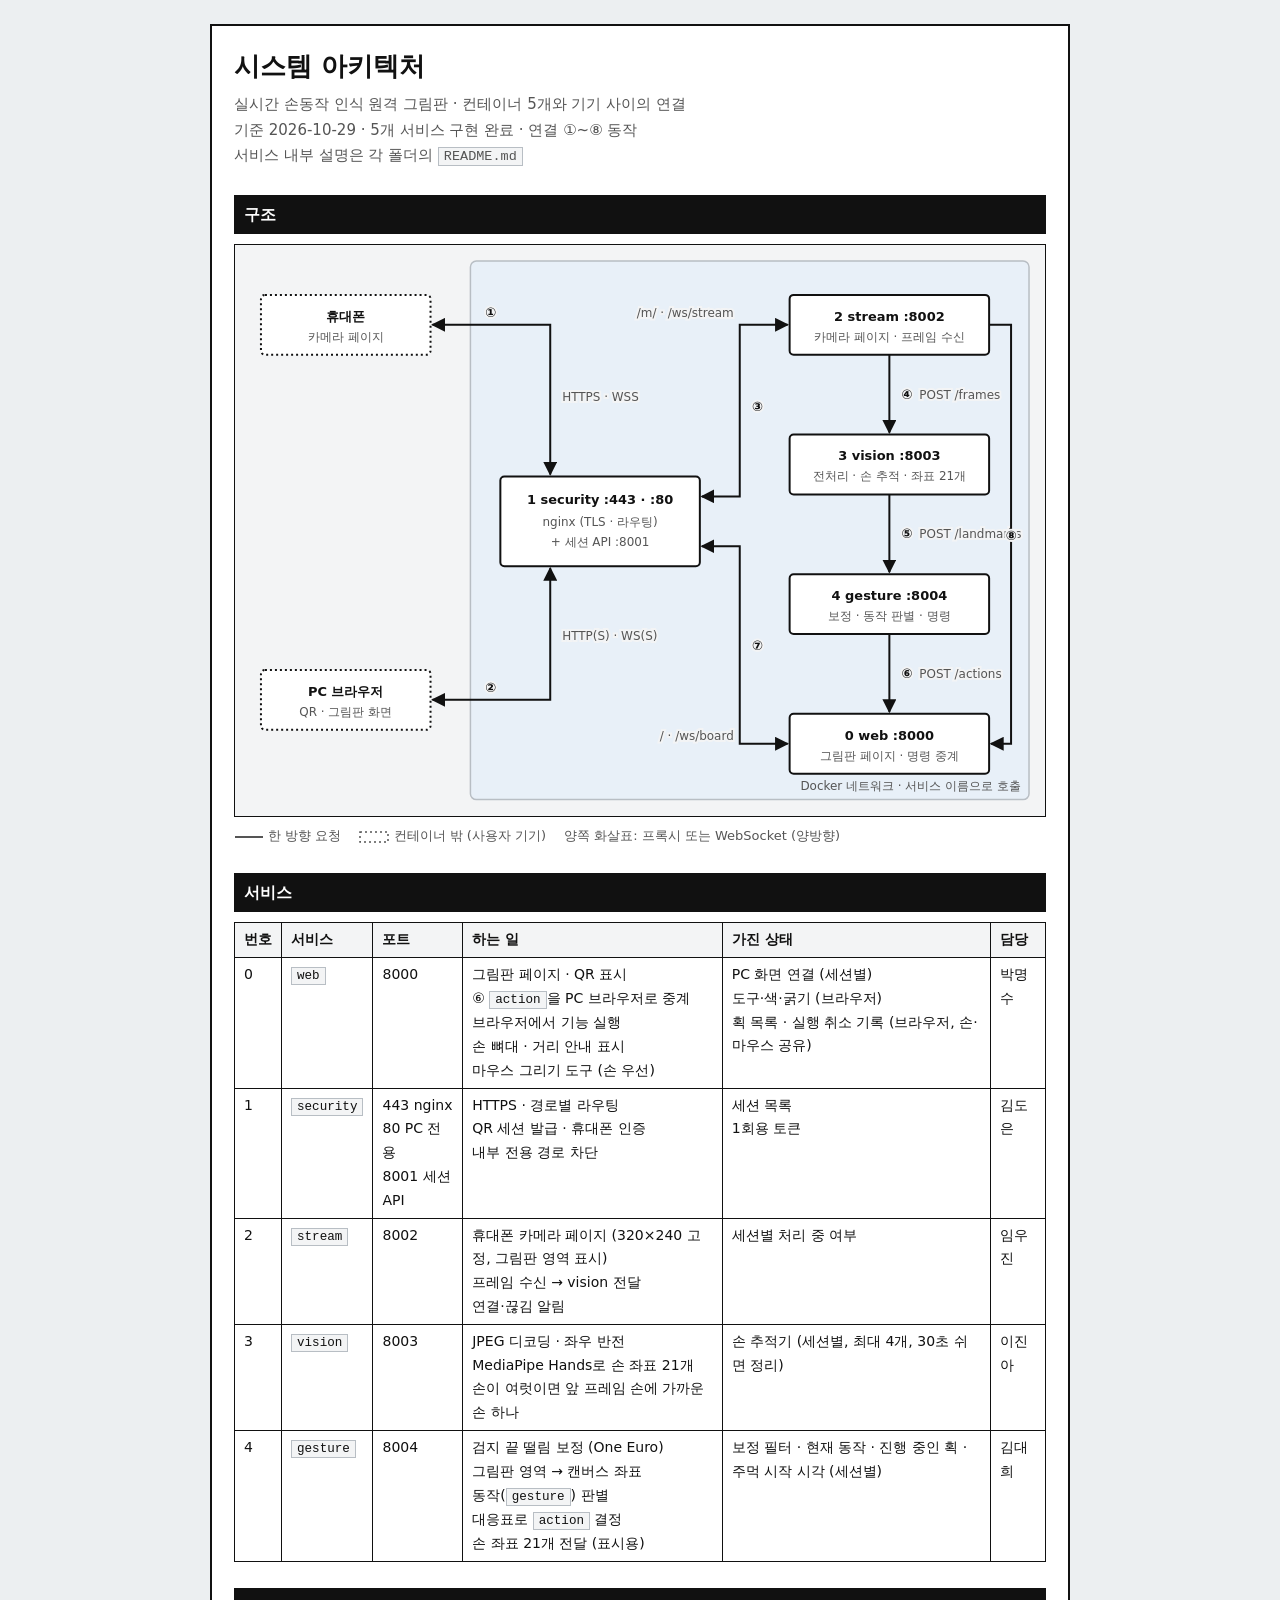
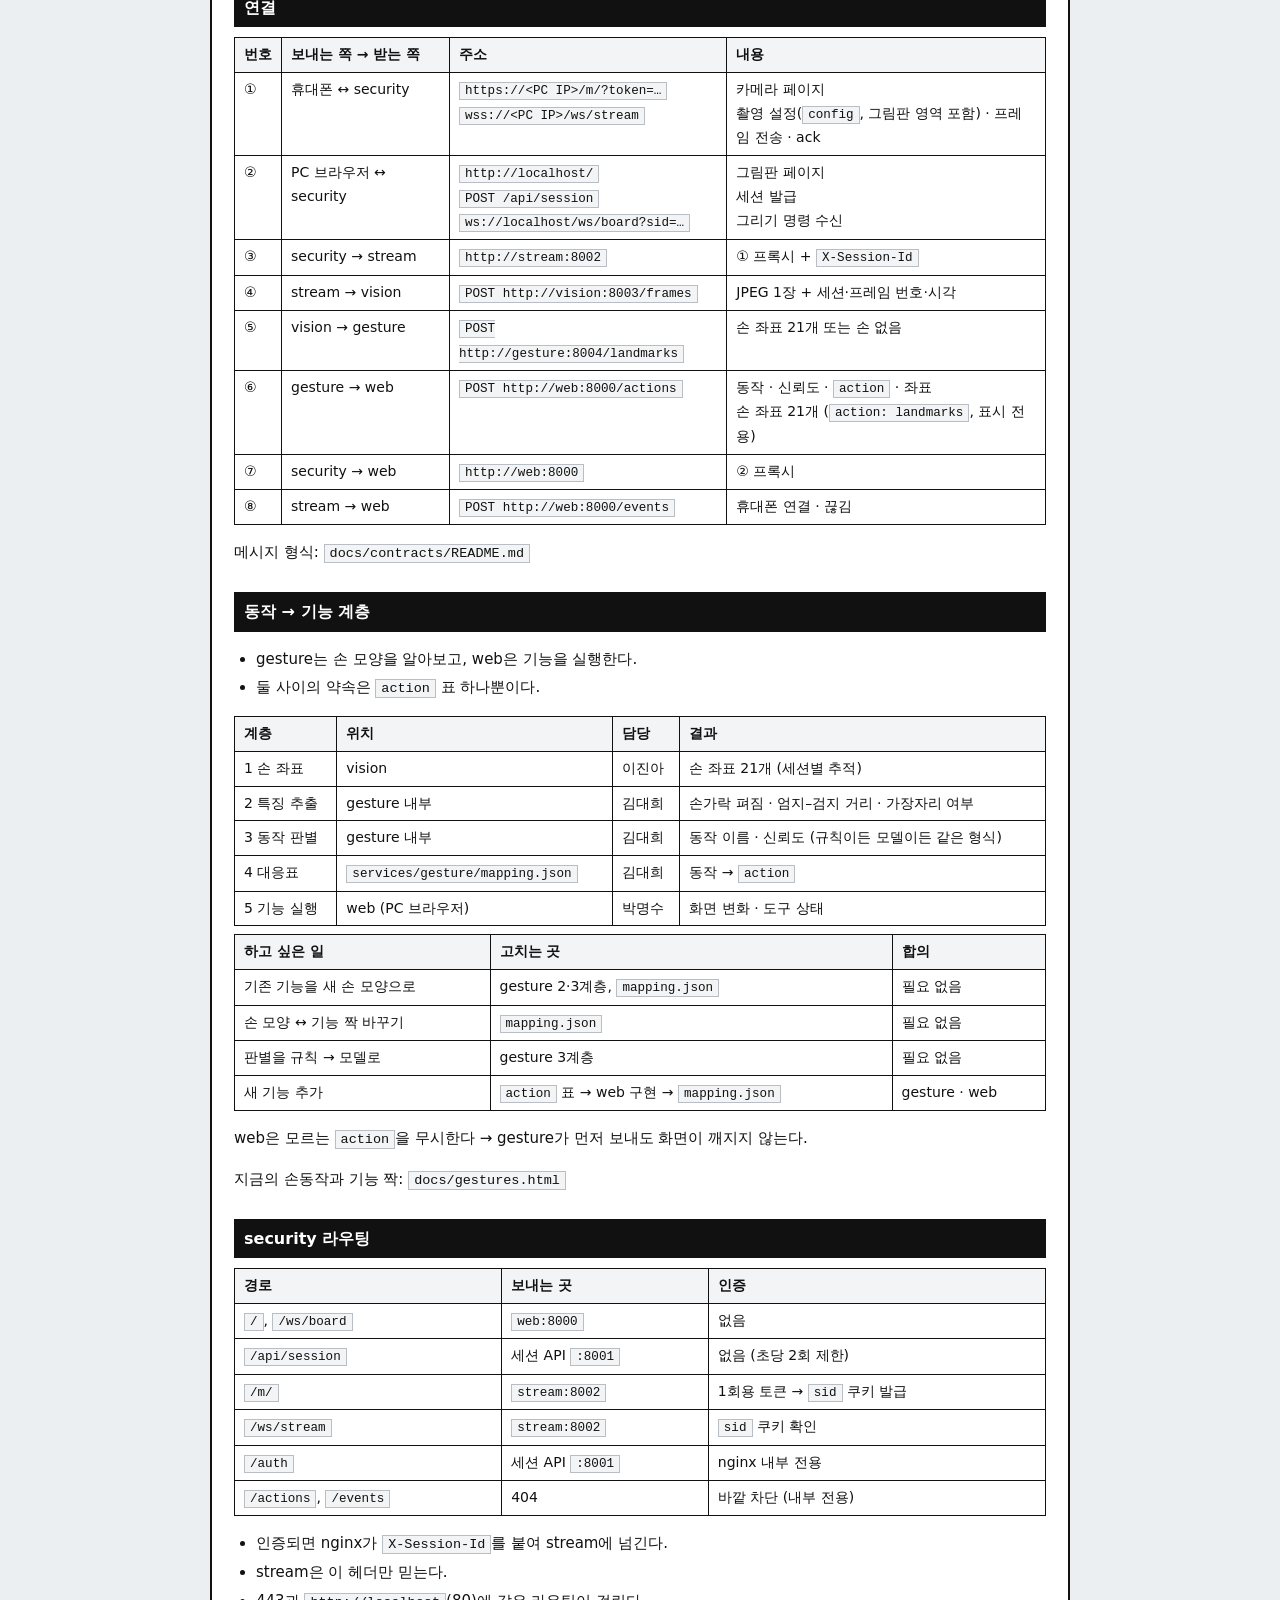
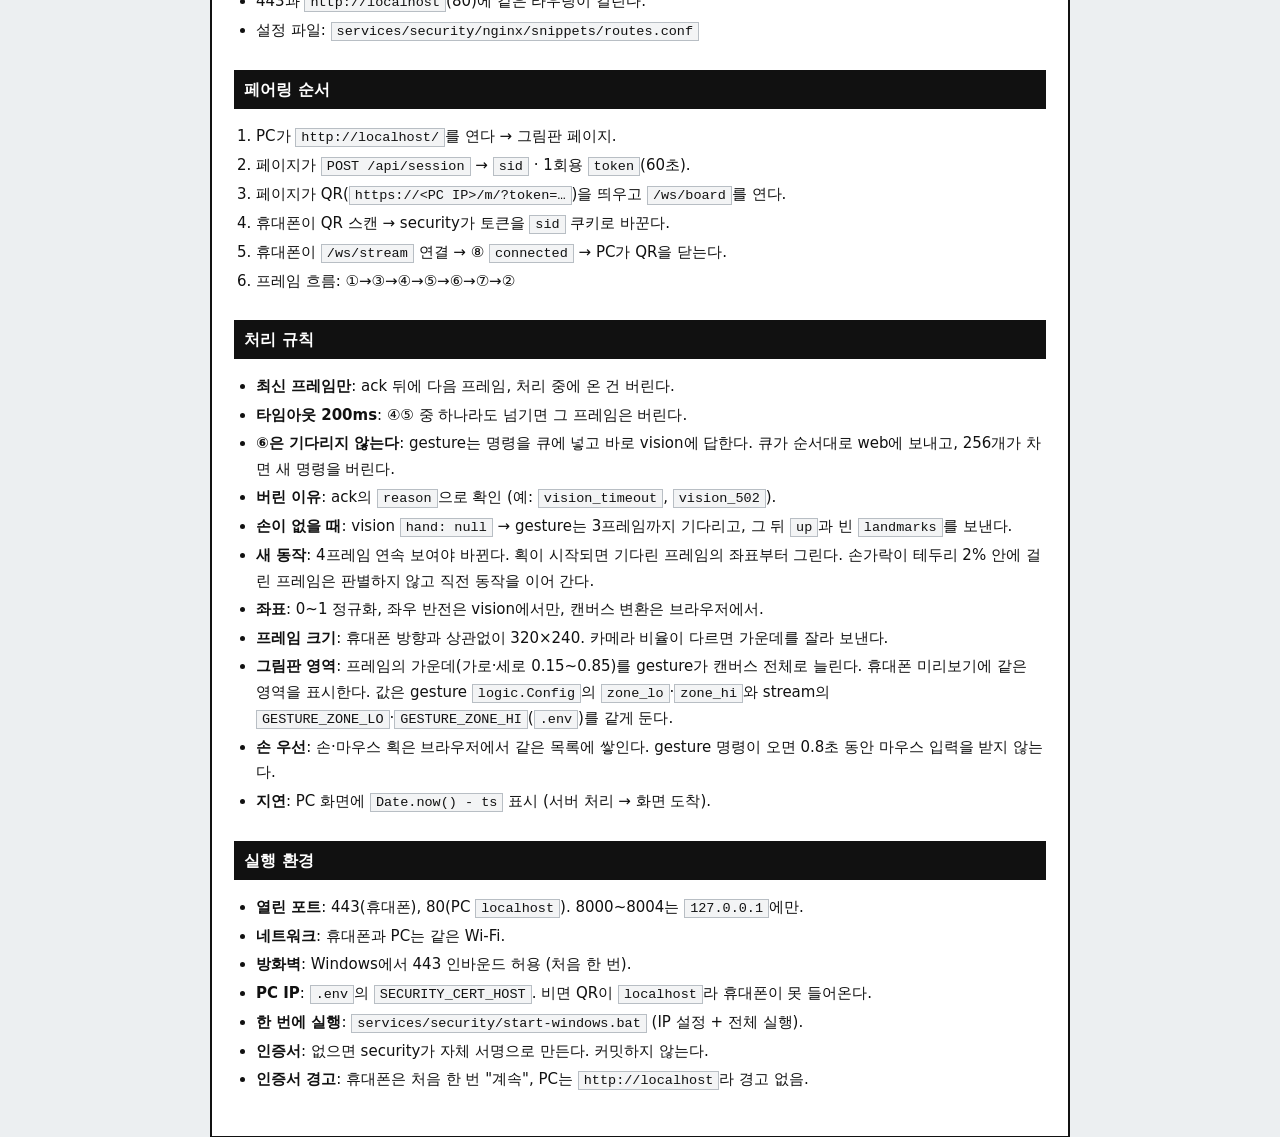
==== commit f8dfeb5b: "docs(common): 아키텍처 문서에 오늘 바뀐 구조 반영 - vision: 세션별 손 추적기 상태, 손이 여럿일 때 고르는 기준 - gesture: One Euro 보정, 그" ====
--- a/docs/architecture.html
+++ b/docs/architecture.html
@@ -73,7 +73,7 @@
 
   <rect class="box" x="550" y="184" width="200" height="60" rx="4"/>
   <text class="n" x="650" y="210" text-anchor="middle">3 vision :8003</text>
-  <text class="t" x="650" y="230" text-anchor="middle">전처리 · 손 좌표 21개</text>
+  <text class="t" x="650" y="230" text-anchor="middle">전처리 · 손 추적 · 좌표 21개</text>
 
   <rect class="box" x="550" y="324" width="200" height="60" rx="4"/>
   <text class="n" x="650" y="350" text-anchor="middle">4 gesture :8004</text>
@@ -132,22 +132,22 @@
 <h2>서비스</h2>
 <div class="tw"><table>
   <tr><th>번호</th><th>서비스</th><th>포트</th><th>하는 일</th><th>가진 상태</th><th>담당</th></tr>
-  <tr><td>0</td><td><code>web</code></td><td>8000</td><td>그림판 페이지 · QR 표시<br>⑥ <code>action</code>을 PC 브라우저로 중계<br>브라우저에서 기능 실행</td><td>PC 화면 연결 (세션별)<br>도구·색·굵기 (브라우저)</td><td>박명수</td></tr>
+  <tr><td>0</td><td><code>web</code></td><td>8000</td><td>그림판 페이지 · QR 표시<br>⑥ <code>action</code>을 PC 브라우저로 중계<br>브라우저에서 기능 실행<br>손 뼈대 · 거리 안내 표시<br>마우스 그리기 도구 (손 우선)</td><td>PC 화면 연결 (세션별)<br>도구·색·굵기 (브라우저)<br>획 목록 · 실행 취소 기록 (브라우저, 손·마우스 공유)</td><td>박명수</td></tr>
   <tr><td>1</td><td><code>security</code></td><td>443 nginx<br>80 PC 전용<br>8001 세션 API</td><td>HTTPS · 경로별 라우팅<br>QR 세션 발급 · 휴대폰 인증<br>내부 전용 경로 차단</td><td>세션 목록<br>1회용 토큰</td><td>김도은</td></tr>
-  <tr><td>2</td><td><code>stream</code></td><td>8002</td><td>휴대폰 카메라 페이지<br>프레임 수신 → vision 전달<br>연결·끊김 알림</td><td>세션별 처리 중 여부</td><td>임우진</td></tr>
-  <tr><td>3</td><td><code>vision</code></td><td>8003</td><td>JPEG 디코딩 · 좌우 반전<br>MediaPipe Hands로 손 좌표 21개</td><td>없음 (늘릴 수 있음)</td><td>이진아</td></tr>
-  <tr><td>4</td><td><code>gesture</code></td><td>8004</td><td>좌표 흔들림 보정<br>동작(<code>gesture</code>) 판별<br>대응표로 <code>action</code> 결정</td><td>이전 좌표 · 펜 상태 (세션별)</td><td>김대희</td></tr>
+  <tr><td>2</td><td><code>stream</code></td><td>8002</td><td>휴대폰 카메라 페이지 (320×240 고정, 그림판 영역 표시)<br>프레임 수신 → vision 전달<br>연결·끊김 알림</td><td>세션별 처리 중 여부</td><td>임우진</td></tr>
+  <tr><td>3</td><td><code>vision</code></td><td>8003</td><td>JPEG 디코딩 · 좌우 반전<br>MediaPipe Hands로 손 좌표 21개<br>손이 여럿이면 앞 프레임 손에 가까운 손 하나</td><td>손 추적기 (세션별, 최대 4개, 30초 쉬면 정리)</td><td>이진아</td></tr>
+  <tr><td>4</td><td><code>gesture</code></td><td>8004</td><td>검지 끝 떨림 보정 (One Euro)<br>그림판 영역 → 캔버스 좌표<br>동작(<code>gesture</code>) 판별<br>대응표로 <code>action</code> 결정<br>손 좌표 21개 전달 (표시용)</td><td>보정 필터 · 현재 동작 · 진행 중인 획 · 주먹 시작 시각 (세션별)</td><td>김대희</td></tr>
 </table></div>
 
 <h2>연결</h2>
 <div class="tw"><table>
   <tr><th>번호</th><th>보내는 쪽 → 받는 쪽</th><th>주소</th><th>내용</th></tr>
-  <tr><td>①</td><td>휴대폰 ↔ security</td><td><code>https://&lt;PC IP&gt;/m/?token=…</code><br><code>wss://&lt;PC IP&gt;/ws/stream</code></td><td>카메라 페이지<br>프레임 전송 · ack</td></tr>
+  <tr><td>①</td><td>휴대폰 ↔ security</td><td><code>https://&lt;PC IP&gt;/m/?token=…</code><br><code>wss://&lt;PC IP&gt;/ws/stream</code></td><td>카메라 페이지<br>촬영 설정(<code>config</code>, 그림판 영역 포함) · 프레임 전송 · ack</td></tr>
   <tr><td>②</td><td>PC 브라우저 ↔ security</td><td><code>http://localhost/</code><br><code>POST /api/session</code><br><code>ws://localhost/ws/board?sid=…</code></td><td>그림판 페이지<br>세션 발급<br>그리기 명령 수신</td></tr>
   <tr><td>③</td><td>security → stream</td><td><code>http://stream:8002</code></td><td>① 프록시 + <code>X-Session-Id</code></td></tr>
   <tr><td>④</td><td>stream → vision</td><td><code>POST http://vision:8003/frames</code></td><td>JPEG 1장 + 세션·프레임 번호·시각</td></tr>
   <tr><td>⑤</td><td>vision → gesture</td><td><code>POST http://gesture:8004/landmarks</code></td><td>손 좌표 21개 또는 손 없음</td></tr>
-  <tr><td>⑥</td><td>gesture → web</td><td><code>POST http://web:8000/actions</code></td><td>동작 · 신뢰도 · <code>action</code> · 좌표</td></tr>
+  <tr><td>⑥</td><td>gesture → web</td><td><code>POST http://web:8000/actions</code></td><td>동작 · 신뢰도 · <code>action</code> · 좌표<br>손 좌표 21개 (<code>action: landmarks</code>, 표시 전용)</td></tr>
   <tr><td>⑦</td><td>security → web</td><td><code>http://web:8000</code></td><td>② 프록시</td></tr>
   <tr><td>⑧</td><td>stream → web</td><td><code>POST http://web:8000/events</code></td><td>휴대폰 연결 · 끊김</td></tr>
 </table></div>
@@ -160,8 +160,8 @@
 </ul>
 <div class="tw"><table>
   <tr><th>계층</th><th>위치</th><th>담당</th><th>결과</th></tr>
-  <tr><td>1 손 좌표</td><td>vision</td><td>이진아</td><td>손 좌표 21개</td></tr>
-  <tr><td>2 특징 추출</td><td>gesture 내부</td><td>김대희</td><td>손가락 펴짐 · 거리 · 속도</td></tr>
+  <tr><td>1 손 좌표</td><td>vision</td><td>이진아</td><td>손 좌표 21개 (세션별 추적)</td></tr>
+  <tr><td>2 특징 추출</td><td>gesture 내부</td><td>김대희</td><td>손가락 펴짐 · 엄지–검지 거리 · 가장자리 여부</td></tr>
   <tr><td>3 동작 판별</td><td>gesture 내부</td><td>김대희</td><td>동작 이름 · 신뢰도 (규칙이든 모델이든 같은 형식)</td></tr>
   <tr><td>4 대응표</td><td><code>services/gesture/mapping.json</code></td><td>김대희</td><td>동작 → <code>action</code></td></tr>
   <tr><td>5 기능 실행</td><td>web (PC 브라우저)</td><td>박명수</td><td>화면 변화 · 도구 상태</td></tr>
@@ -174,6 +174,7 @@
   <tr><td>새 기능 추가</td><td><code>action</code> 표 → web 구현 → <code>mapping.json</code></td><td>gesture · web</td></tr>
 </table></div>
 <p>web은 모르는 <code>action</code>을 무시한다 → gesture가 먼저 보내도 화면이 깨지지 않는다.</p>
+<p>지금의 손동작과 기능 짝: <code>docs/gestures.html</code></p>
 
 <h2>security 라우팅</h2>
 <div class="tw"><table>
@@ -205,10 +206,15 @@
 <h2>처리 규칙</h2>
 <ul>
   <li><b>최신 프레임만</b>: ack 뒤에 다음 프레임, 처리 중에 온 건 버린다.</li>
-  <li><b>타임아웃 200ms</b>: ④⑤⑥ 중 하나라도 넘기면 그 프레임은 버린다.</li>
+  <li><b>타임아웃 200ms</b>: ④⑤ 중 하나라도 넘기면 그 프레임은 버린다.</li>
+  <li><b>⑥은 기다리지 않는다</b>: gesture는 명령을 큐에 넣고 바로 vision에 답한다. 큐가 순서대로 web에 보내고, 256개가 차면 새 명령을 버린다.</li>
   <li><b>버린 이유</b>: ack의 <code>reason</code>으로 확인 (예: <code>vision_timeout</code>, <code>vision_502</code>).</li>
-  <li><b>손이 없을 때</b>: vision <code>hand: null</code> → gesture <code>up</code>.</li>
+  <li><b>손이 없을 때</b>: vision <code>hand: null</code> → gesture는 3프레임까지 기다리고, 그 뒤 <code>up</code>과 빈 <code>landmarks</code>를 보낸다.</li>
+  <li><b>새 동작</b>: 4프레임 연속 보여야 바뀐다. 획이 시작되면 기다린 프레임의 좌표부터 그린다. 손가락이 테두리 2% 안에 걸린 프레임은 판별하지 않고 직전 동작을 이어 간다.</li>
   <li><b>좌표</b>: 0~1 정규화, 좌우 반전은 vision에서만, 캔버스 변환은 브라우저에서.</li>
+  <li><b>프레임 크기</b>: 휴대폰 방향과 상관없이 320×240. 카메라 비율이 다르면 가운데를 잘라 보낸다.</li>
+  <li><b>그림판 영역</b>: 프레임의 가운데(가로·세로 0.15~0.85)를 gesture가 캔버스 전체로 늘린다. 휴대폰 미리보기에 같은 영역을 표시한다. 값은 gesture <code>logic.Config</code>의 <code>zone_lo</code>·<code>zone_hi</code>와 stream의 <code>GESTURE_ZONE_LO</code>·<code>GESTURE_ZONE_HI</code>(<code>.env</code>)를 같게 둔다.</li>
+  <li><b>손 우선</b>: 손·마우스 획은 브라우저에서 같은 목록에 쌓인다. gesture 명령이 오면 0.8초 동안 마우스 입력을 받지 않는다.</li>
   <li><b>지연</b>: PC 화면에 <code>Date.now() - ts</code> 표시 (서버 처리 → 화면 도착).</li>
 </ul>
 
